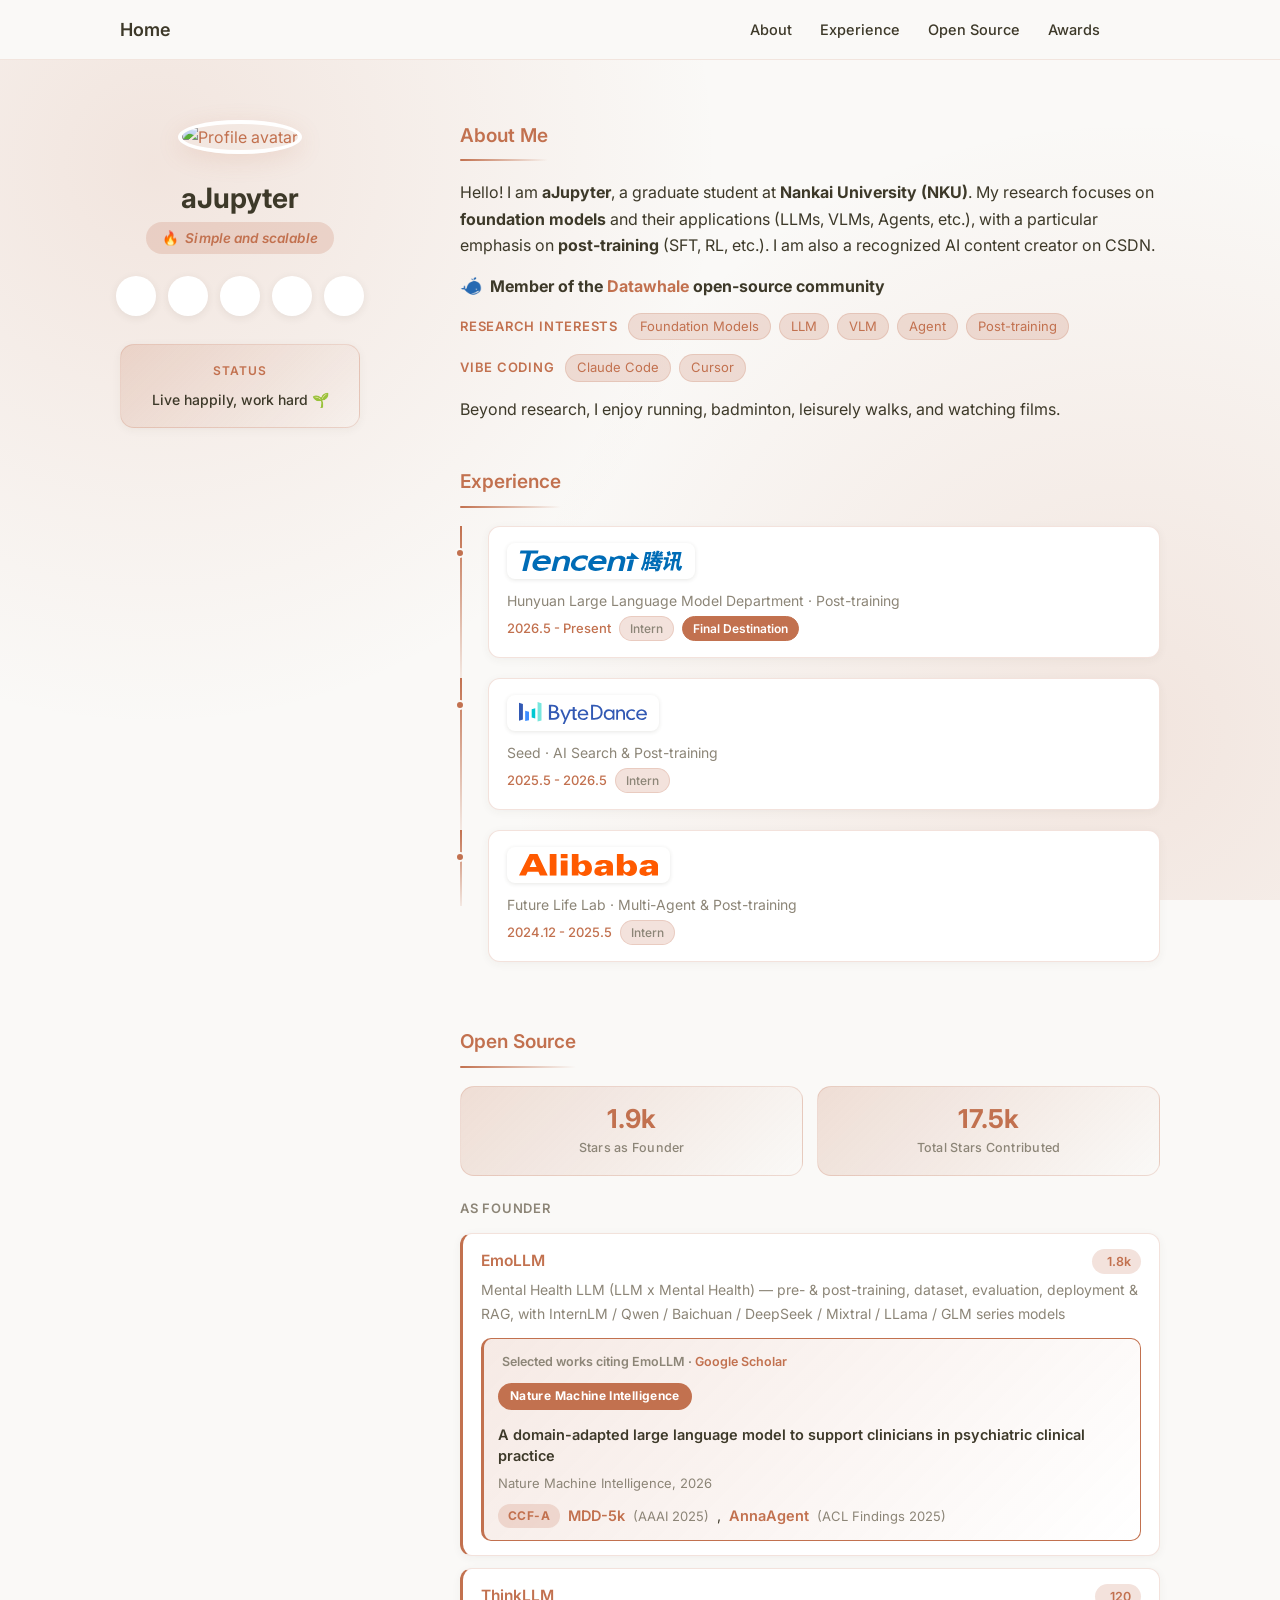
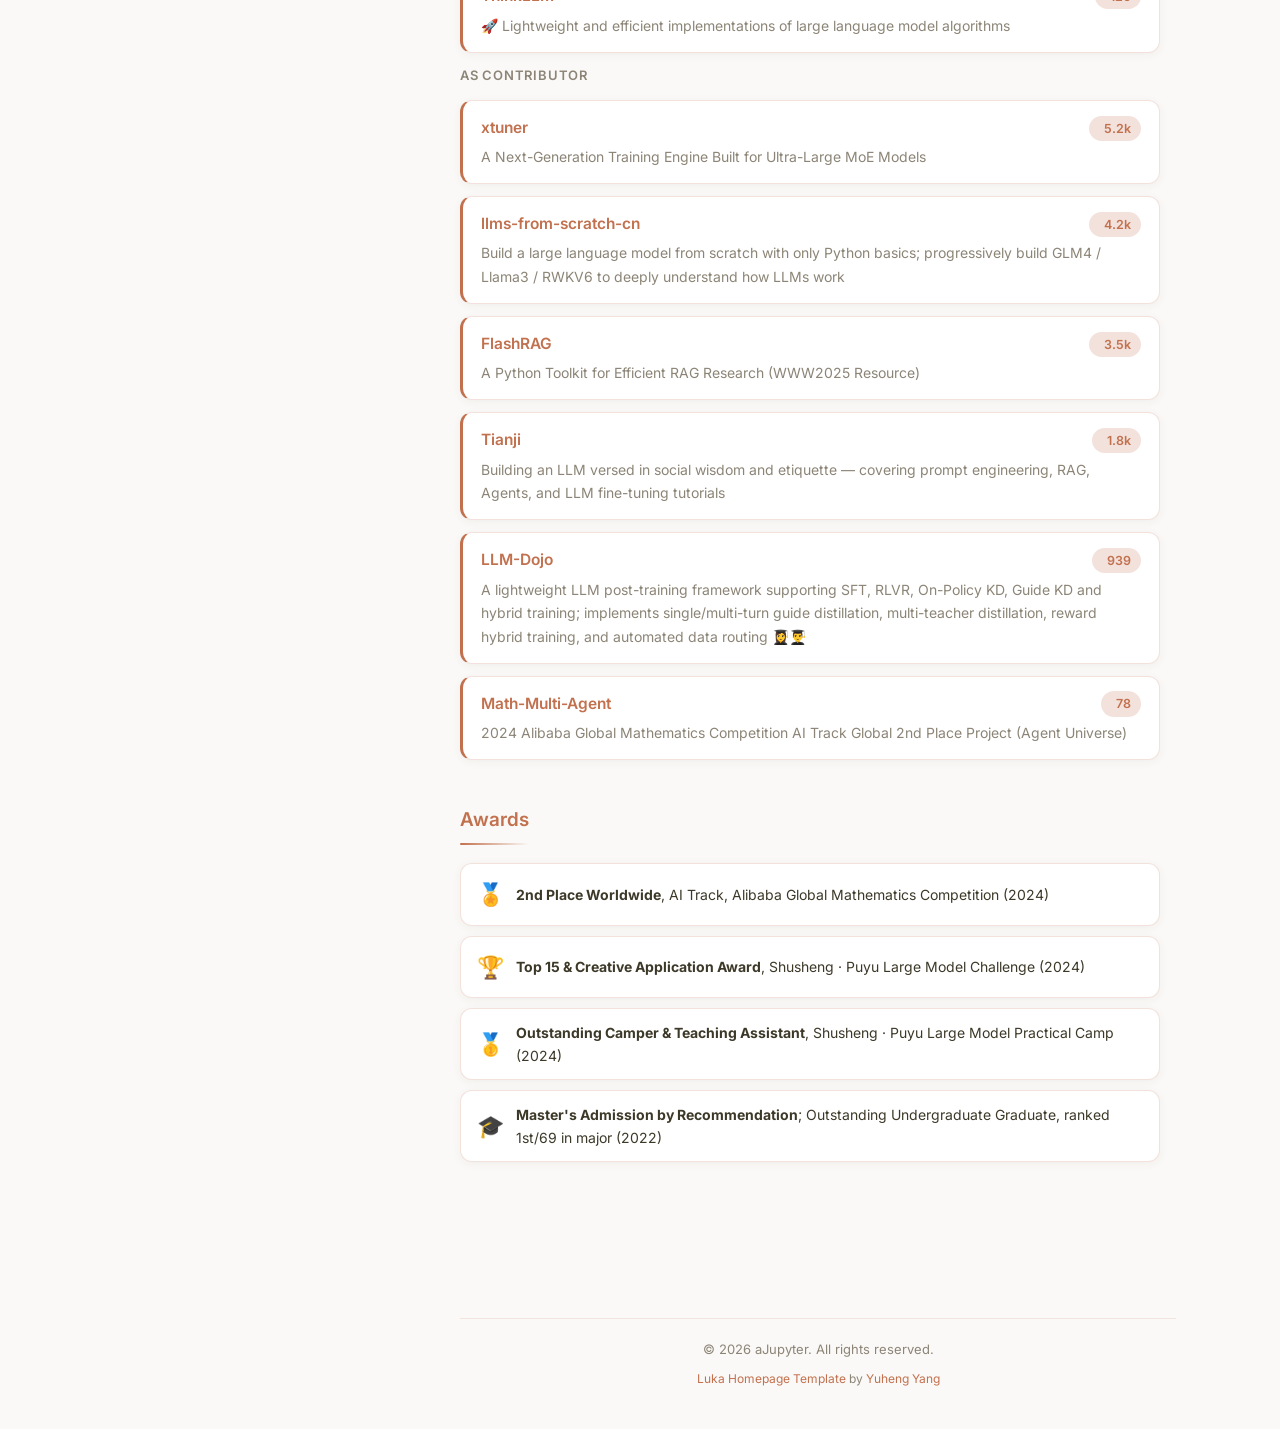
==== index.html @ 32058a92 "Add Datawhale open-source community membership to About - Add a bold Datawhale membership line with " ====
<!DOCTYPE html>
<html lang="en">
<head>
  <meta charset="UTF-8">
  <meta http-equiv="X-UA-Compatible" content="IE=edge">
  <meta name="viewport" content="width=device-width, initial-scale=1">
  <title>aJupyter - Homepage</title>
  <meta name="description" content="aJupyter — Graduate student at Nankai University researching foundation models, large language models (LLM), multimodal LLMs (MLLM), and agentic systems.">
  <meta name="keywords" content="aJupyter">
  <link rel="icon" href="assets/img/favicon.svg" type="image/svg+xml">

  <link rel="preconnect" href="https://fonts.googleapis.com">
  <link rel="preconnect" href="https://fonts.gstatic.com" crossorigin>
  <link href="https://fonts.googleapis.com/css2?family=Inter:wght@300;400;500;600;700&display=swap" rel="stylesheet">

  <link rel="stylesheet" href="https://cdnjs.cloudflare.com/ajax/libs/academicons/1.8.6/css/academicons.min.css" integrity="sha256-uFVgMKfistnJAfoCUQigIl+JfUaP47GrRKjf6CTPVmw=" crossorigin="anonymous">
  <script src="https://kit.fontawesome.com/a860a211d3.js" crossorigin="anonymous"></script>

  <link rel="stylesheet" href="assets/css/font_sans_serif.css">
  <link rel="stylesheet" href="assets/css/theme-luka.css">
</head>
<body class="theme-luka">
  <nav class="top-nav">
    <div class="nav-container">
      <div class="nav-left">
        <a href="./">Home</a>
      </div>
      <div class="nav-right">
        <div class="nav-links">
          <a href="#about">About</a>
          <a href="#experience">Experience</a>
          <a href="#projects">Open Source</a>
          <a href="#awards">Awards</a>
        </div>
        <button id="themeToggle" class="theme-toggle" title="Toggle theme" aria-label="Toggle theme">
          <i class="fa-solid fa-moon"></i>
        </button>
      </div>
    </div>
  </nav>

  <div class="wrapper">
    <header class="sidebar">
      <div class="profile-card">
        <a class="image avatar">
          <img src="assets/img/avatar.png" alt="Profile avatar">
        </a>

        <h1 class="site-name">aJupyter</h1>
        <p class="site-signature"><span class="sig-emoji">🔥</span>Simple and scalable</p>

        <div class="social-icons">
          <a href="mailto:ajupyter@163.com" title="Email"><i class="fa-solid fa-envelope"></i></a>
          <a href="https://scholar.google.com/citations?user=OGOn1iUAAAAJ" title="Google Scholar"><i class="ai ai-google-scholar"></i></a>
          <a href="https://github.com/aJupyter" title="GitHub"><i class="fa-brands fa-github"></i></a>
          <a href="https://www.yuque.com/ajupyter/skills" title="Yuque"><i class="fa-solid fa-book"></i></a>
          <a href="https://blog.csdn.net/qq_49821869" title="CSDN"><i class="fa-solid fa-code"></i></a>
        </div>

        <div class="status-card">
          <div class="status-card-title">Status</div>
          <div class="status-card-body">Live happily, work hard 🌱</div>
        </div>
      </div>
    </header>

    <section class="content">
      <div class="section" id="about">
        <h2 class="section-title">About Me</h2>
        <div class="section-body">
          <p>
            Hello! I am <strong>aJupyter</strong>, a graduate student at <strong>Nankai University (NKU)</strong>. My research focuses on <strong>foundation models</strong> and their applications (LLMs, VLMs, Agents, etc.), with a particular emphasis on <strong>post-training</strong> (SFT, RL, etc.). I am also a recognized AI content creator on CSDN.
          </p>
          <p class="org-line">
            <img class="org-logo" src="assets/img/datawhale.png" alt="Datawhale">
            <strong>Member of the <a href="https://github.com/datawhalechina">Datawhale</a> open-source community</strong>
          </p>
          <p class="research-line">
            <span class="research-label">Research Interests</span>
            <span class="research-tags">
              <span class="research-tag">Foundation Models</span>
              <span class="research-tag">LLM</span>
              <span class="research-tag">VLM</span>
              <span class="research-tag">Agent</span>
              <span class="research-tag">Post-training</span>
            </span>
          </p>
          <p class="research-line">
            <span class="research-label">Vibe Coding</span>
            <span class="research-tags">
              <span class="research-tag">Claude Code</span>
              <span class="research-tag">Cursor</span>
            </span>
          </p>
          <p>
            Beyond research, I enjoy running, badminton, leisurely walks, and watching films.
          </p>
        </div>
      </div>

      <div class="section" id="experience">
        <h2 class="section-title">Experience</h2>
        <div class="section-body">
          <div class="card timeline-item">
            <div class="experience-item">
              <span class="company-logo-chip"><img src="assets/img/logo-tencent.svg" alt="Tencent" class="company-logo"></span>
              <div class="experience-content">
                <p class="exp-detail">Hunyuan Large Language Model Department &middot; Post-training</p>
                <div class="exp-meta">
                  <span class="exp-period">2026.5 - Present</span>
                  <span class="exp-badge">Intern</span>
                  <span class="exp-badge badge-primary">Final Destination</span>
                </div>
              </div>
            </div>
          </div>

          <div class="card timeline-item">
            <div class="experience-item">
              <span class="company-logo-chip"><img src="assets/img/logo-bytedance.svg" alt="ByteDance" class="company-logo"></span>
              <div class="experience-content">
                <p class="exp-detail">Seed &middot; AI Search &amp; Post-training</p>
                <div class="exp-meta">
                  <span class="exp-period">2025.5 - 2026.5</span>
                  <span class="exp-badge">Intern</span>
                </div>
              </div>
            </div>
          </div>

          <div class="card timeline-item">
            <div class="experience-item">
              <span class="company-logo-chip"><img src="assets/img/logo-alibaba.svg" alt="Alibaba" class="company-logo"></span>
              <div class="experience-content">
                <p class="exp-detail">Future Life Lab &middot; Multi-Agent &amp; Post-training</p>
                <div class="exp-meta">
                  <span class="exp-period">2024.12 - 2025.5</span>
                  <span class="exp-badge">Intern</span>
                </div>
              </div>
            </div>
          </div>
        </div>
      </div>

      <div class="section" id="projects">
        <h2 class="section-title">Open Source</h2>
        <div class="section-body">
          <div class="star-stats">
            <div class="star-stat">
              <span class="star-stat-num" id="founderStars" data-fallback="1870">1.9k</span>
              <span class="star-stat-label">Stars as Founder</span>
            </div>
            <div class="star-stat">
              <span class="star-stat-num" id="totalStars" data-fallback="17548">17.5k</span>
              <span class="star-stat-label">Total Stars Contributed</span>
            </div>
          </div>

          <p class="project-group-title">As Founder</p>
          <div class="card project-card" data-repo="SmartFlowAI/EmoLLM" data-role="founder">
            <div class="project-head">
              <a href="https://github.com/SmartFlowAI/EmoLLM">EmoLLM</a>
              <span class="repo-stars" data-fallback="1750"><i class="fa-solid fa-star"></i><span class="star-num">1.8k</span></span>
            </div>
            <span class="project-desc">Mental Health LLM (LLM x Mental Health) — pre- &amp; post-training, dataset, evaluation, deployment &amp; RAG, with InternLM / Qwen / Baichuan / DeepSeek / Mixtral / LLama / GLM series models</span>
            <div class="cite-block">
              <div class="cite-block-head"><i class="fa-solid fa-quote-left"></i> Selected works citing EmoLLM · <a href="https://scholar.google.com/scholar?oi=bibs&hl=en&cites=13322309224325200906&as_sdt=5">Google Scholar</a></div>
              <div class="cite-feature">
                <span class="cite-venue-badge">Nature Machine Intelligence</span>
                <a class="cite-title" href="https://doi.org/10.1038/s42256-026-01224-w">A domain-adapted large language model to support clinicians in psychiatric clinical practice</a>
                <span class="cite-meta">Nature Machine Intelligence, 2026</span>
              </div>
              <div class="cite-ccfa">
                <span class="cite-ccfa-label">CCF-A</span>
                <a href="https://doi.org/10.1609/aaai.v39i24.34763">MDD-5k</a> <span class="cite-venue">(AAAI 2025)</span>,
                <a href="https://doi.org/10.18653/v1/2025.findings-acl.1192">AnnaAgent</a> <span class="cite-venue">(ACL Findings 2025)</span>
              </div>
            </div>
          </div>
          <div class="card project-card" data-repo="aJupyter/ThinkLLM" data-role="founder">
            <div class="project-head">
              <a href="https://github.com/aJupyter/ThinkLLM">ThinkLLM</a>
              <span class="repo-stars" data-fallback="120"><i class="fa-solid fa-star"></i><span class="star-num">120</span></span>
            </div>
            <span class="project-desc">🚀 Lightweight and efficient implementations of large language model algorithms</span>
          </div>

          <p class="project-group-title">As Contributor</p>
          <div class="card project-card" data-repo="InternLM/xtuner" data-role="contributor">
            <div class="project-head">
              <a href="https://github.com/InternLM/xtuner">xtuner</a>
              <span class="repo-stars" data-fallback="5150"><i class="fa-solid fa-star"></i><span class="star-num">5.2k</span></span>
            </div>
            <span class="project-desc">A Next-Generation Training Engine Built for Ultra-Large MoE Models</span>
          </div>
          <div class="card project-card" data-repo="datawhalechina/llms-from-scratch-cn" data-role="contributor">
            <div class="project-head">
              <a href="https://github.com/datawhalechina/llms-from-scratch-cn">llms-from-scratch-cn</a>
              <span class="repo-stars" data-fallback="4209"><i class="fa-solid fa-star"></i><span class="star-num">4.2k</span></span>
            </div>
            <span class="project-desc">Build a large language model from scratch with only Python basics; progressively build GLM4 / Llama3 / RWKV6 to deeply understand how LLMs work</span>
          </div>
          <div class="card project-card" data-repo="RUC-NLPIR/FlashRAG" data-role="contributor">
            <div class="project-head">
              <a href="https://github.com/RUC-NLPIR/FlashRAG">FlashRAG</a>
              <span class="repo-stars" data-fallback="3506"><i class="fa-solid fa-star"></i><span class="star-num">3.5k</span></span>
            </div>
            <span class="project-desc">A Python Toolkit for Efficient RAG Research (WWW2025 Resource)</span>
          </div>
          <div class="card project-card" data-repo="SocialAI-tianji/Tianji" data-role="contributor">
            <div class="project-head">
              <a href="https://github.com/SocialAI-tianji/Tianji">Tianji</a>
              <span class="repo-stars" data-fallback="1796"><i class="fa-solid fa-star"></i><span class="star-num">1.8k</span></span>
            </div>
            <span class="project-desc">Building an LLM versed in social wisdom and etiquette — covering prompt engineering, RAG, Agents, and LLM fine-tuning tutorials</span>
          </div>
          <div class="card project-card" data-repo="mst272/LLM-Dojo" data-role="contributor">
            <div class="project-head">
              <a href="https://github.com/mst272/LLM-Dojo">LLM-Dojo</a>
              <span class="repo-stars" data-fallback="939"><i class="fa-solid fa-star"></i><span class="star-num">939</span></span>
            </div>
            <span class="project-desc">A lightweight LLM post-training framework supporting SFT, RLVR, On-Policy KD, Guide KD and hybrid training; implements single/multi-turn guide distillation, multi-teacher distillation, reward hybrid training, and automated data routing 👩‍🎓👨‍🎓</span>
          </div>
          <div class="card project-card" data-repo="XiangJinyu/Math-Multi-Agent" data-role="contributor">
            <div class="project-head">
              <a href="https://github.com/XiangJinyu/Math-Multi-Agent">Math-Multi-Agent</a>
              <span class="repo-stars" data-fallback="78"><i class="fa-solid fa-star"></i><span class="star-num">78</span></span>
            </div>
            <span class="project-desc">2024 Alibaba Global Mathematics Competition AI Track Global 2nd Place Project (Agent Universe)</span>
          </div>
        </div>
      </div>

      <div class="section" id="awards">
        <h2 class="section-title">Awards</h2>
        <div class="section-body">
          <div class="awards-grid">
            <div class="award-item">
              <span class="award-icon">🏅</span>
              <div class="award-text"><strong>2nd Place Worldwide</strong>, AI Track, Alibaba Global Mathematics Competition (2024)</div>
            </div>
            <div class="award-item">
              <span class="award-icon">🏆</span>
              <div class="award-text"><strong>Top 15 &amp; Creative Application Award</strong>, Shusheng &middot; Puyu Large Model Challenge (2024)</div>
            </div>
            <div class="award-item">
              <span class="award-icon">🥇</span>
              <div class="award-text"><strong>Outstanding Camper &amp; Teaching Assistant</strong>, Shusheng &middot; Puyu Large Model Practical Camp (2024)</div>
            </div>
            <div class="award-item">
              <span class="award-icon">🎓</span>
              <div class="award-text"><strong>Master's Admission by Recommendation</strong>; Outstanding Undergraduate Graduate, ranked 1st/69 in major (2022)</div>
            </div>
          </div>
        </div>
      </div>
    </section>

    <footer class="site-footer">
      <p>
        &copy; 2026 aJupyter. All rights reserved.
        <br>
        <span class="template-credit"><a href="https://github.com/wzsyyh/luka-homepage-template">Luka Homepage Template</a> by <a href="https://wzsyyh.github.io/">Yuheng Yang</a></span>
      </p>
    </footer>
  </div>

  <script src="assets/js/scale.fix.js"></script>
  <script>
    (function() {
      // --- Theme Toggle ---
      const themeToggle = document.getElementById('themeToggle');
      const icon = themeToggle.querySelector('i');

      function setTheme(isDark) {
        document.documentElement.setAttribute('data-theme', isDark ? 'dark' : 'light');
        icon.classList.toggle('fa-sun', isDark);
        icon.classList.toggle('fa-moon', !isDark);
        localStorage.setItem('theme', isDark ? 'dark' : 'light');
      }

      const savedTheme = localStorage.getItem('theme');
      const prefersDark = window.matchMedia('(prefers-color-scheme: dark)').matches;
      setTheme(savedTheme ? savedTheme === 'dark' : prefersDark);

      themeToggle.addEventListener('click', function() {
        const isDark = document.documentElement.getAttribute('data-theme') === 'dark';
        setTheme(!isDark);
      });

      // --- Entrance Animation ---
      if ('IntersectionObserver' in window) {
        const observer = new IntersectionObserver(function(entries) {
          entries.forEach(function(entry) {
            if (entry.isIntersecting) {
              entry.target.classList.add('visible');
              observer.unobserve(entry.target);
            }
          });
        }, { threshold: 0.1 });

        document.querySelectorAll('.section').forEach(function(el) {
          observer.observe(el);
        });
      } else {
        document.querySelectorAll('.section').forEach(function(el) {
          el.classList.add('visible');
        });
      }

      // --- GitHub Stars (live, dynamically summed) ---
      function formatStars(n) {
        return n >= 1000 ? (n / 1000).toFixed(1).replace(/\.0$/, '') + 'k' : String(n);
      }

      var cards = document.querySelectorAll('.project-card[data-repo]');
      var founderSum = 0;
      var totalSum = 0;
      var pending = cards.length;

      function renderTotals() {
        var fEl = document.getElementById('founderStars');
        var tEl = document.getElementById('totalStars');
        if (fEl) fEl.textContent = formatStars(founderSum);
        if (tEl) tEl.textContent = formatStars(totalSum);
      }

      cards.forEach(function(card) {
        var repo = card.getAttribute('data-repo');
        var role = card.getAttribute('data-role');
        var badge = card.querySelector('.repo-stars');
        var numEl = badge ? badge.querySelector('.star-num') : null;
        var fallback = badge ? (parseInt(badge.getAttribute('data-fallback'), 10) || 0) : 0;

        fetch('https://api.github.com/repos/' + repo, { headers: { 'Accept': 'application/vnd.github+json' } })
          .then(function(res) { return res.ok ? res.json() : Promise.reject(); })
          .then(function(data) {
            var stars = typeof data.stargazers_count === 'number' ? data.stargazers_count : fallback;
            if (numEl) numEl.textContent = formatStars(stars);
            totalSum += stars;
            if (role === 'founder') founderSum += stars;
          })
          .catch(function() {
            totalSum += fallback;
            if (role === 'founder') founderSum += fallback;
          })
          .finally(function() {
            pending -= 1;
            if (pending === 0) renderTotals();
          });
      });

      if (pending === 0) renderTotals();
    })();
  </script>
</body>
</html>
---- assets/css/font_sans_serif.css ----
@import url('https://fonts.googleapis.com/css2?family=Inter:wght@300;400;500;600;700&family=Ubuntu+Mono&display=swap');

body {
  background-color: #fff;
  font: 18px/1.5 "Inter", -apple-system, BlinkMacSystemFont, "Segoe UI", Roboto, Oxygen, Ubuntu, Cantarell, "Helvetica Neue", Arial, sans-serif;
  color: #595959;
  font-weight: 400;
}
---- assets/css/theme-luka.css ----
/* ============================================
   Luka Homepage
   Warm minimal academic homepage template
   ============================================ */

html {
  scroll-behavior: smooth;
}

body {
  margin: 0;
}

body.theme-luka,
body.theme-luka *,
body.theme-luka *::before,
body.theme-luka *::after {
  box-sizing: border-box;
}

:root {
  --luka-bg: #faf9f7;
  --luka-text: #3d3929;
  --luka-accent: #c2714f;
  --luka-secondary: #8c8577;
  --luka-border: rgba(194, 113, 79, 0.2);
  --luka-shadow: rgba(194, 113, 79, 0.15);
  --luka-social-bg: #ffffff;
  --luka-social-text: #8b7355;
  --luka-footer-border: rgba(194, 113, 79, 0.15);
}

@media (prefers-color-scheme: dark) {
  :root:not([data-theme="light"]) {
    --luka-bg: #1a1917;
    --luka-text: #d1cec7;
    --luka-accent: #e28a67;
    --luka-secondary: #9b9488;
    --luka-border: rgba(226, 138, 103, 0.2);
    --luka-shadow: rgba(0, 0, 0, 0.3);
    --luka-social-bg: #22211e;
    --luka-social-text: #d1cec7;
    --luka-footer-border: rgba(226, 138, 103, 0.15);
  }
}

[data-theme="dark"] {
  --luka-bg: #1a1917;
  --luka-text: #d1cec7;
  --luka-accent: #e28a67;
  --luka-secondary: #9b9488;
  --luka-border: rgba(226, 138, 103, 0.2);
  --luka-shadow: rgba(0, 0, 0, 0.3);
  --luka-social-bg: #22211e;
  --luka-social-text: #d1cec7;
  --luka-footer-border: rgba(226, 138, 103, 0.15);
}

[data-theme="light"] {
  --luka-bg: #faf9f7;
  --luka-text: #3d3929;
  --luka-accent: #c2714f;
  --luka-secondary: #8c8577;
  --luka-border: rgba(194, 113, 79, 0.2);
  --luka-shadow: rgba(194, 113, 79, 0.15);
  --luka-social-bg: #ffffff;
  --luka-social-text: #8b7355;
  --luka-footer-border: rgba(194, 113, 79, 0.15);
}

body.theme-luka {
  background: var(--luka-bg);
  background-image:
    radial-gradient(circle at 12% 18%, var(--luka-shadow), transparent 42%),
    radial-gradient(circle at 88% 82%, var(--luka-shadow), transparent 46%);
  background-attachment: fixed;
  color: var(--luka-text);
  font-family: "Inter", -apple-system, BlinkMacSystemFont, sans-serif;
  font-size: 16px;
  line-height: 1.65;
  transition: background-color 0.3s ease, color 0.3s ease;
}

body.theme-luka a {
  color: var(--luka-accent);
  text-decoration: none;
}

body.theme-luka a:hover {
  filter: brightness(1.15);
}

body.theme-luka .top-nav {
  position: fixed;
  top: 0;
  left: 0;
  right: 0;
  height: 60px;
  display: flex;
  justify-content: center;
  align-items: center;
  background: var(--luka-bg);
  border-bottom: 1px solid var(--luka-footer-border);
  z-index: 1000;
}

body.theme-luka .nav-container {
  width: 100%;
  max-width: 1120px;
  padding: 0 40px;
  display: flex;
  align-items: center;
  justify-content: space-between;
}

body.theme-luka .nav-left a {
  color: var(--luka-text);
  font-size: 18px;
  font-weight: 600;
}

body.theme-luka .nav-right {
  display: flex;
  align-items: center;
  gap: 8px;
}

body.theme-luka .nav-links {
  display: flex;
  align-items: center;
  gap: 4px;
}

body.theme-luka .nav-links a {
  position: relative;
  padding: 6px 12px;
  border-radius: 999px;
  color: var(--luka-text);
  font-size: 14.5px;
  font-weight: 500;
  transition: background-color 0.2s ease, color 0.2s ease;
}

body.theme-luka .nav-links a:hover {
  background: var(--luka-border);
  color: var(--luka-accent);
}

body.theme-luka .theme-toggle {
  border: none;
  background: transparent;
  color: var(--luka-text);
  width: 40px;
  height: 40px;
  border-radius: 999px;
  cursor: pointer;
  font-size: 18px;
  transition: background-color 0.2s ease, color 0.2s ease;
}

body.theme-luka .theme-toggle:hover {
  background: var(--luka-border);
  color: var(--luka-accent);
}

body.theme-luka .wrapper {
  width: 100%;
  max-width: 1120px;
  margin: 0 auto;
  display: flex;
  flex-wrap: wrap;
  align-items: flex-start;
  min-height: 100vh;
}

body.theme-luka .sidebar {
  width: 320px;
  flex-shrink: 0;
  position: fixed;
  top: 60px;
  left: calc(50% - 560px);
  height: calc(100vh - 60px);
  overflow-y: auto;
  text-align: center;
  box-sizing: border-box;
  display: flex;
  flex-direction: column;
  justify-content: flex-start;
  align-items: center;
  padding-top: 60px;
  z-index: 100;
}

body.theme-luka .profile-card {
  width: 100%;
  padding: 0 20px;
  text-align: center;
}

body.theme-luka .image.avatar {
  display: block;
  margin: 0 auto 28px;
}

body.theme-luka .image.avatar img {
  width: 220px;
  height: 220px;
  border-radius: 50%;
  object-fit: cover;
  border: 4px solid var(--luka-social-bg);
  box-shadow: 0 6px 24px var(--luka-shadow);
  transition: transform 0.35s ease, box-shadow 0.35s ease;
}

body.theme-luka .image.avatar img:hover {
  transform: translateY(-4px) scale(1.02);
  box-shadow: 0 12px 32px var(--luka-shadow);
}

body.theme-luka .site-name {
  margin: 0 0 6px;
  color: var(--luka-text);
  font-size: 28px;
  line-height: 1.2;
}

body.theme-luka .site-tagline {
  margin: 0 0 22px;
  color: var(--luka-secondary);
  font-size: 13.5px;
  font-weight: 500;
  letter-spacing: 0.01em;
  line-height: 1.7;
}

body.theme-luka .tagline-item {
  display: block;
}

body.theme-luka .site-signature {
  display: inline-flex;
  align-items: center;
  gap: 6px;
  margin: 0 auto 22px;
  padding: 5px 16px;
  font-size: 13.5px;
  font-weight: 600;
  font-style: italic;
  color: var(--luka-accent);
  background: var(--luka-border);
  border-radius: 999px;
  letter-spacing: 0.01em;
}

body.theme-luka .site-signature .sig-emoji {
  font-style: normal;
}

body.theme-luka .site-email {
  margin: 0 0 24px;
  color: var(--luka-secondary);
  font-size: 13px;
  font-family: "Ubuntu Mono", "SFMono-Regular", monospace;
  word-break: break-all;
}

body.theme-luka .social-icons {
  display: flex;
  justify-content: center;
  gap: 12px;
  flex-wrap: wrap;
}

body.theme-luka .social-icons a {
  width: 40px;
  height: 40px;
  display: inline-flex;
  align-items: center;
  justify-content: center;
  border-radius: 50%;
  background: var(--luka-social-bg);
  color: var(--luka-social-text) !important;
  box-shadow: 0 2px 8px rgba(61, 57, 41, 0.08);
  transition: transform 0.2s ease, background-color 0.2s ease, color 0.2s ease;
}

body.theme-luka .social-icons a:hover {
  background: var(--luka-accent);
  color: #fff !important;
  transform: translateY(-2px);
}

body.theme-luka .status-card {
  margin: 28px auto 0;
  width: 240px;
  max-width: 100%;
  padding: 16px 18px;
  border: 1px solid var(--luka-border);
  border-radius: 14px;
  background: linear-gradient(135deg, var(--luka-border), transparent);
  box-shadow: 0 2px 10px rgba(61, 57, 41, 0.05);
  text-align: center;
}

body.theme-luka .status-card-title {
  margin-bottom: 8px;
  font-size: 12px;
  font-weight: 600;
  color: var(--luka-accent);
  text-transform: uppercase;
  letter-spacing: 0.08em;
}

body.theme-luka .status-card-body {
  font-size: 14px;
  font-weight: 500;
  line-height: 1.6;
  color: var(--luka-text);
}

body.theme-luka .content {
  flex: 1;
  min-width: 0;
  margin-left: 320px;
  padding: 120px 40px 80px 60px;
}

body.theme-luka .section {
  margin-bottom: 44px;
  opacity: 0;
  transform: translateY(12px);
  transition: opacity 0.45s ease, transform 0.45s ease;
}

body.theme-luka .section.visible {
  opacity: 1;
  transform: translateY(0);
}

body.theme-luka .section-title {
  position: relative;
  display: inline-block;
  margin: 0 0 18px;
  padding-bottom: 10px;
  color: var(--luka-accent);
  font-size: 19px;
  font-weight: 600;
}

body.theme-luka .section-title::after {
  content: "";
  position: absolute;
  left: 0;
  bottom: 0;
  width: 100%;
  height: 2px;
  border-radius: 2px;
  background: linear-gradient(90deg, var(--luka-accent), transparent);
}

body.theme-luka .section-body p {
  margin: 0 0 14px;
}

body.theme-luka .org-line {
  display: flex;
  align-items: center;
  gap: 8px;
}

body.theme-luka .org-logo {
  width: 22px;
  height: 22px;
  border-radius: 5px;
  flex-shrink: 0;
}

body.theme-luka .research-line {
  display: flex;
  align-items: baseline;
  flex-wrap: wrap;
  gap: 8px 10px;
}

body.theme-luka .research-label {
  font-size: 13px;
  font-weight: 600;
  color: var(--luka-accent);
  text-transform: uppercase;
  letter-spacing: 0.06em;
}

body.theme-luka .research-tags {
  display: inline-flex;
  flex-wrap: wrap;
  gap: 8px;
}

body.theme-luka .research-tag {
  display: inline-block;
  padding: 3px 11px;
  font-size: 13px;
  line-height: 1.5;
  color: var(--luka-accent);
  background: var(--luka-border);
  border: 1px solid var(--luka-border);
  border-radius: 999px;
  transition: background-color 0.2s ease, color 0.2s ease, transform 0.2s ease;
}

body.theme-luka .research-tag:hover {
  background: var(--luka-accent);
  color: #fff;
  transform: translateY(-1px);
}

body.theme-luka .card {
  background: transparent;
  padding: 0;
  box-shadow: none;
}

body.theme-luka .timeline-item {
  position: relative;
  margin-left: 20px;
  padding-left: 8px;
  padding-bottom: 20px;
}

body.theme-luka .timeline-item::before {
  content: "";
  position: absolute;
  left: -20px;
  top: 0;
  bottom: 0;
  width: 2px;
  background: linear-gradient(to bottom, var(--luka-accent), rgba(194, 113, 79, 0.12));
}

body.theme-luka .timeline-item:last-child::before {
  bottom: 50%;
}

body.theme-luka .timeline-item::after {
  content: "";
  position: absolute;
  left: -25px;
  top: 22px;
  width: 10px;
  height: 10px;
  border-radius: 50%;
  background: var(--luka-accent);
  border: 2px solid var(--luka-bg);
}

body.theme-luka .experience-item {
  display: flex;
  flex-direction: column;
  align-items: flex-start;
  gap: 10px;
  padding: 16px 18px;
  border: 1px solid var(--luka-border);
  border-radius: 12px;
  background: var(--luka-social-bg);
  box-shadow: 0 2px 10px rgba(61, 57, 41, 0.05);
  transition: transform 0.22s ease, box-shadow 0.22s ease;
}

body.theme-luka .experience-item:hover {
  transform: translateY(-3px);
  box-shadow: 0 8px 22px var(--luka-shadow);
}

body.theme-luka .company-logo-chip {
  display: inline-flex;
  align-items: center;
  padding: 7px 12px;
  border-radius: 8px;
  background: #ffffff;
  box-shadow: 0 1px 4px rgba(61, 57, 41, 0.12);
}

body.theme-luka .company-logo {
  height: 22px;
  width: auto;
  display: block;
}

body.theme-luka .institution-logo {
  width: 52px;
  height: 52px;
  flex-shrink: 0;
}

body.theme-luka .experience-content {
  flex: 1;
}

body.theme-luka .experience-content p {
  margin: 0 0 2px;
}

body.theme-luka .exp-title {
  font-size: 15px;
  color: var(--luka-text);
}

body.theme-luka .exp-detail {
  font-size: 14px;
  color: var(--luka-secondary);
}

body.theme-luka .exp-period {
  font-size: 13px;
  color: var(--luka-accent);
  font-weight: 500;
}

body.theme-luka .exp-meta {
  display: flex;
  align-items: center;
  flex-wrap: wrap;
  gap: 8px;
  margin-top: 4px;
}

body.theme-luka .exp-badge {
  display: inline-block;
  padding: 2px 10px;
  font-size: 12px;
  font-weight: 500;
  line-height: 1.6;
  color: var(--luka-secondary);
  background: var(--luka-border);
  border: 1px solid var(--luka-border);
  border-radius: 999px;
}

body.theme-luka .exp-badge.badge-primary {
  color: #fff;
  background: var(--luka-accent);
  border-color: var(--luka-accent);
  font-weight: 600;
}

body.theme-luka .star-stats {
  display: flex;
  flex-wrap: wrap;
  gap: 14px;
  margin-bottom: 22px;
}

body.theme-luka .star-stat {
  flex: 1 1 0;
  min-width: 140px;
  padding: 16px 18px;
  text-align: center;
  border: 1px solid var(--luka-border);
  border-radius: 14px;
  background: linear-gradient(135deg, var(--luka-border), transparent);
  transition: transform 0.22s ease, box-shadow 0.22s ease;
}

body.theme-luka .star-stat:hover {
  transform: translateY(-3px);
  box-shadow: 0 8px 22px var(--luka-shadow);
}

body.theme-luka .star-stat-num {
  display: block;
  font-size: 26px;
  font-weight: 700;
  line-height: 1.2;
  color: var(--luka-accent);
}

body.theme-luka .star-stat-label {
  display: block;
  margin-top: 4px;
  font-size: 12.5px;
  font-weight: 500;
  color: var(--luka-secondary);
  letter-spacing: 0.02em;
}

body.theme-luka .project-group-title {
  margin: 18px 0 10px;
  font-size: 13px;
  font-weight: 600;
  color: var(--luka-secondary);
  text-transform: uppercase;
  letter-spacing: 0.06em;
}

body.theme-luka .project-card {
  font-size: 15px;
  line-height: 1.7;
  padding: 14px 18px;
  margin-bottom: 12px;
  border: 1px solid var(--luka-border);
  border-left: 3px solid var(--luka-accent);
  border-radius: 12px;
  background: var(--luka-social-bg);
  box-shadow: 0 2px 10px rgba(61, 57, 41, 0.05);
  transition: transform 0.22s ease, box-shadow 0.22s ease, border-color 0.22s ease;
}

body.theme-luka .project-card:hover {
  transform: translateY(-3px);
  border-color: var(--luka-accent);
  box-shadow: 0 8px 22px var(--luka-shadow);
}

body.theme-luka .project-head {
  display: flex;
  align-items: center;
  justify-content: space-between;
  gap: 12px;
}

body.theme-luka .project-head a {
  font-weight: 600;
  font-size: 15.5px;
}

body.theme-luka .repo-stars {
  display: inline-flex;
  align-items: center;
  gap: 5px;
  flex-shrink: 0;
  padding: 2px 10px;
  font-size: 12.5px;
  font-weight: 600;
  color: var(--luka-accent);
  background: var(--luka-border);
  border-radius: 999px;
}

body.theme-luka .project-desc {
  display: block;
  margin-top: 4px;
  font-size: 14px;
  color: var(--luka-secondary);
}

body.theme-luka .publications ol.bibliography {
  list-style: none;
  padding: 0;
  margin: 0;
}

body.theme-luka .publications ol.bibliography li {
  margin-bottom: 14px;
  padding: 15px 0 15px 16px;
  border-left: 3px solid var(--luka-accent);
}

body.theme-luka .pub-content .title {
  margin-bottom: 4px;
  color: var(--luka-text);
  font-size: 15px;
  font-weight: 600;
}

body.theme-luka .pub-content .author {
  margin-bottom: 4px;
  color: var(--luka-secondary);
  font-size: 14px;
}

body.theme-luka .pub-content .periodical {
  margin-bottom: 6px;
  color: var(--luka-accent);
  font-size: 14px;
}

body.theme-luka .pub-content .links a {
  font-size: 13px;
  font-weight: 500;
}

body.theme-luka .cite-block {
  margin-top: 12px;
  padding: 12px 14px;
  border: 1px solid var(--luka-accent);
  border-left: 3px solid var(--luka-accent);
  border-radius: 10px;
  background: linear-gradient(135deg, var(--luka-shadow), transparent);
}

body.theme-luka .cite-block-head {
  margin-bottom: 10px;
  font-size: 12.5px;
  font-weight: 600;
  color: var(--luka-secondary);
}

body.theme-luka .cite-block-head i {
  color: var(--luka-accent);
  margin-right: 4px;
}

body.theme-luka .cite-feature {
  margin-bottom: 10px;
}

body.theme-luka .cite-venue-badge {
  display: inline-block;
  margin-bottom: 8px;
  padding: 3px 12px;
  font-size: 12px;
  font-weight: 700;
  letter-spacing: 0.03em;
  color: #fff;
  background: var(--luka-accent);
  border-radius: 999px;
}

body.theme-luka .cite-title {
  display: block;
  margin-top: 6px;
  font-size: 14.5px;
  font-weight: 600;
  line-height: 1.45;
  color: var(--luka-text) !important;
}

body.theme-luka .cite-title:hover {
  color: var(--luka-accent) !important;
}

body.theme-luka .cite-meta {
  display: block;
  margin-top: 6px;
  font-size: 13px;
  color: var(--luka-secondary);
}

body.theme-luka .cite-ccfa {
  display: flex;
  align-items: center;
  flex-wrap: wrap;
  gap: 8px;
  font-size: 14.5px;
}

body.theme-luka .cite-ccfa-label {
  padding: 2px 10px;
  font-size: 12px;
  font-weight: 700;
  letter-spacing: 0.04em;
  color: var(--luka-accent);
  background: var(--luka-border);
  border-radius: 999px;
}

body.theme-luka .cite-ccfa a {
  font-weight: 600;
}

body.theme-luka .cite-venue {
  color: var(--luka-secondary);
  font-size: 13px;
}

body.theme-luka .awards-grid {
  display: flex;
  flex-direction: column;
  gap: 10px;
}

body.theme-luka .award-item {
  display: flex;
  align-items: center;
  gap: 12px;
  padding: 12px 16px;
  border: 1px solid var(--luka-border);
  border-radius: 12px;
  background: var(--luka-social-bg);
  box-shadow: 0 2px 10px rgba(61, 57, 41, 0.05);
  transition: transform 0.22s ease, box-shadow 0.22s ease;
}

body.theme-luka .award-item:hover {
  transform: translateY(-3px);
  box-shadow: 0 8px 22px var(--luka-shadow);
}

body.theme-luka .award-icon {
  flex-shrink: 0;
  font-size: 22px;
}

body.theme-luka .award-text {
  color: var(--luka-text);
  font-size: 14px;
}

body.theme-luka .site-footer {
  width: 100%;
  flex-basis: 100%;
  padding: 32px 24px 40px 380px;
  text-align: center;
}

body.theme-luka .site-footer p {
  margin: 0;
  padding-top: 20px;
  border-top: 1px solid var(--luka-footer-border);
  color: var(--luka-secondary);
  font-size: 13px;
}

body.theme-luka .template-credit {
  display: inline-block;
  margin-top: 8px;
  font-size: 12px;
}

body.theme-luka h1,
body.theme-luka h2,
body.theme-luka h3,
body.theme-luka h4,
body.theme-luka strong {
  color: var(--luka-text);
}

@media (max-width: 1080px) {
  body.theme-luka .nav-container {
    padding: 0 20px;
  }

  body.theme-luka .wrapper {
    flex-direction: column;
    padding: 0 20px;
  }

  body.theme-luka .sidebar {
    position: static;
    left: auto;
    width: 100%;
    height: auto;
    padding-top: 80px;
    overflow: visible;
  }

  body.theme-luka .profile-card {
    padding: 0;
  }

  body.theme-luka .content {
    margin-left: 0;
    padding: 32px 0 48px;
  }

  body.theme-luka .site-footer {
    padding: 32px 0;
  }

  body.theme-luka .site-footer p {
    padding-top: 0;
    border-top: none;
  }
}

@media (max-width: 640px) {
  body.theme-luka .nav-links {
    display: none;
  }

  body.theme-luka .image.avatar img {
    width: 148px;
    height: 148px;
  }

  body.theme-luka .site-name {
    font-size: 24px;
  }

  body.theme-luka .experience-item {
    gap: 12px;
  }

  body.theme-luka .institution-logo {
    width: 44px;
    height: 44px;
  }

  body.theme-luka .visitor-card {
    width: 100%;
    max-width: 280px;
  }
}

@media (max-width: 480px) {
  body.theme-luka .section {
    margin-bottom: 32px;
  }

  body.theme-luka .section-title {
    font-size: 18px;
  }

  body.theme-luka .project-card,
  body.theme-luka .exp-detail,
  body.theme-luka .award-text,
  body.theme-luka .pub-content .author,
  body.theme-luka .pub-content .periodical {
    font-size: 13px;
  }
}
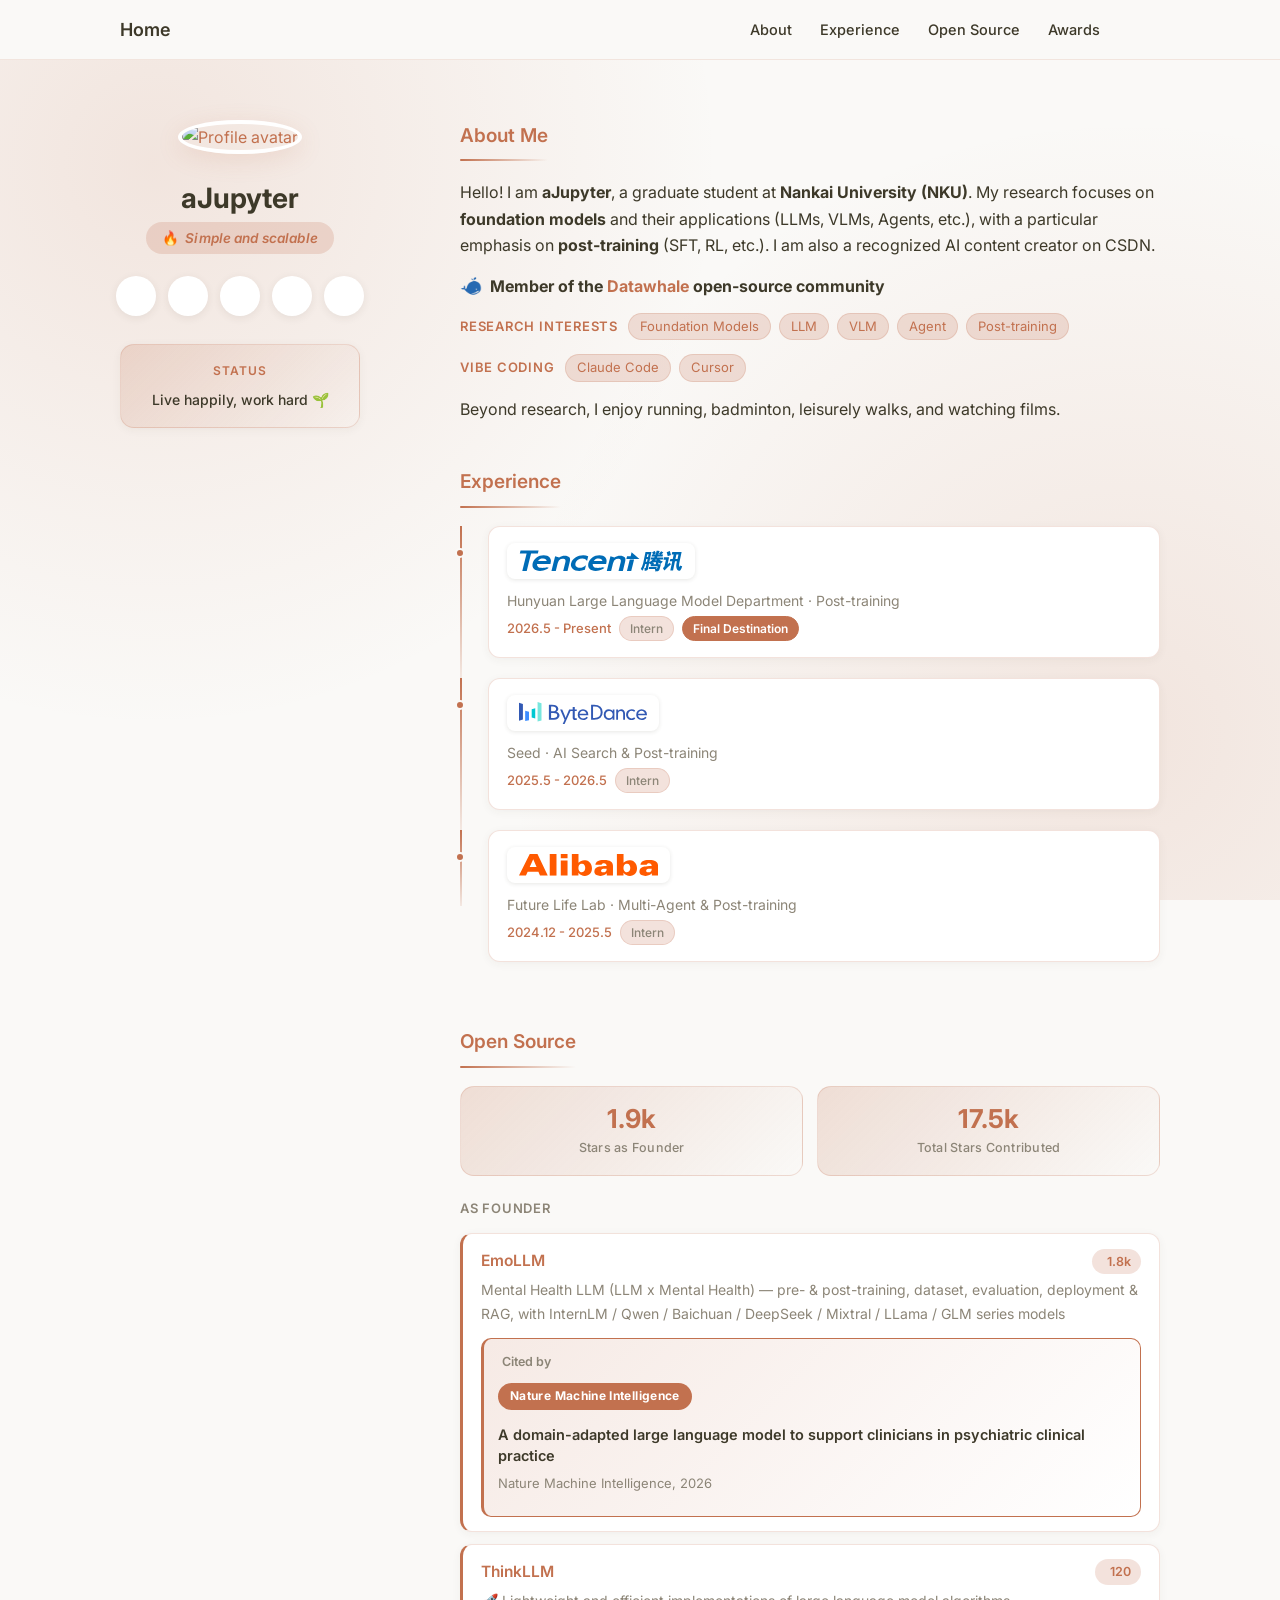
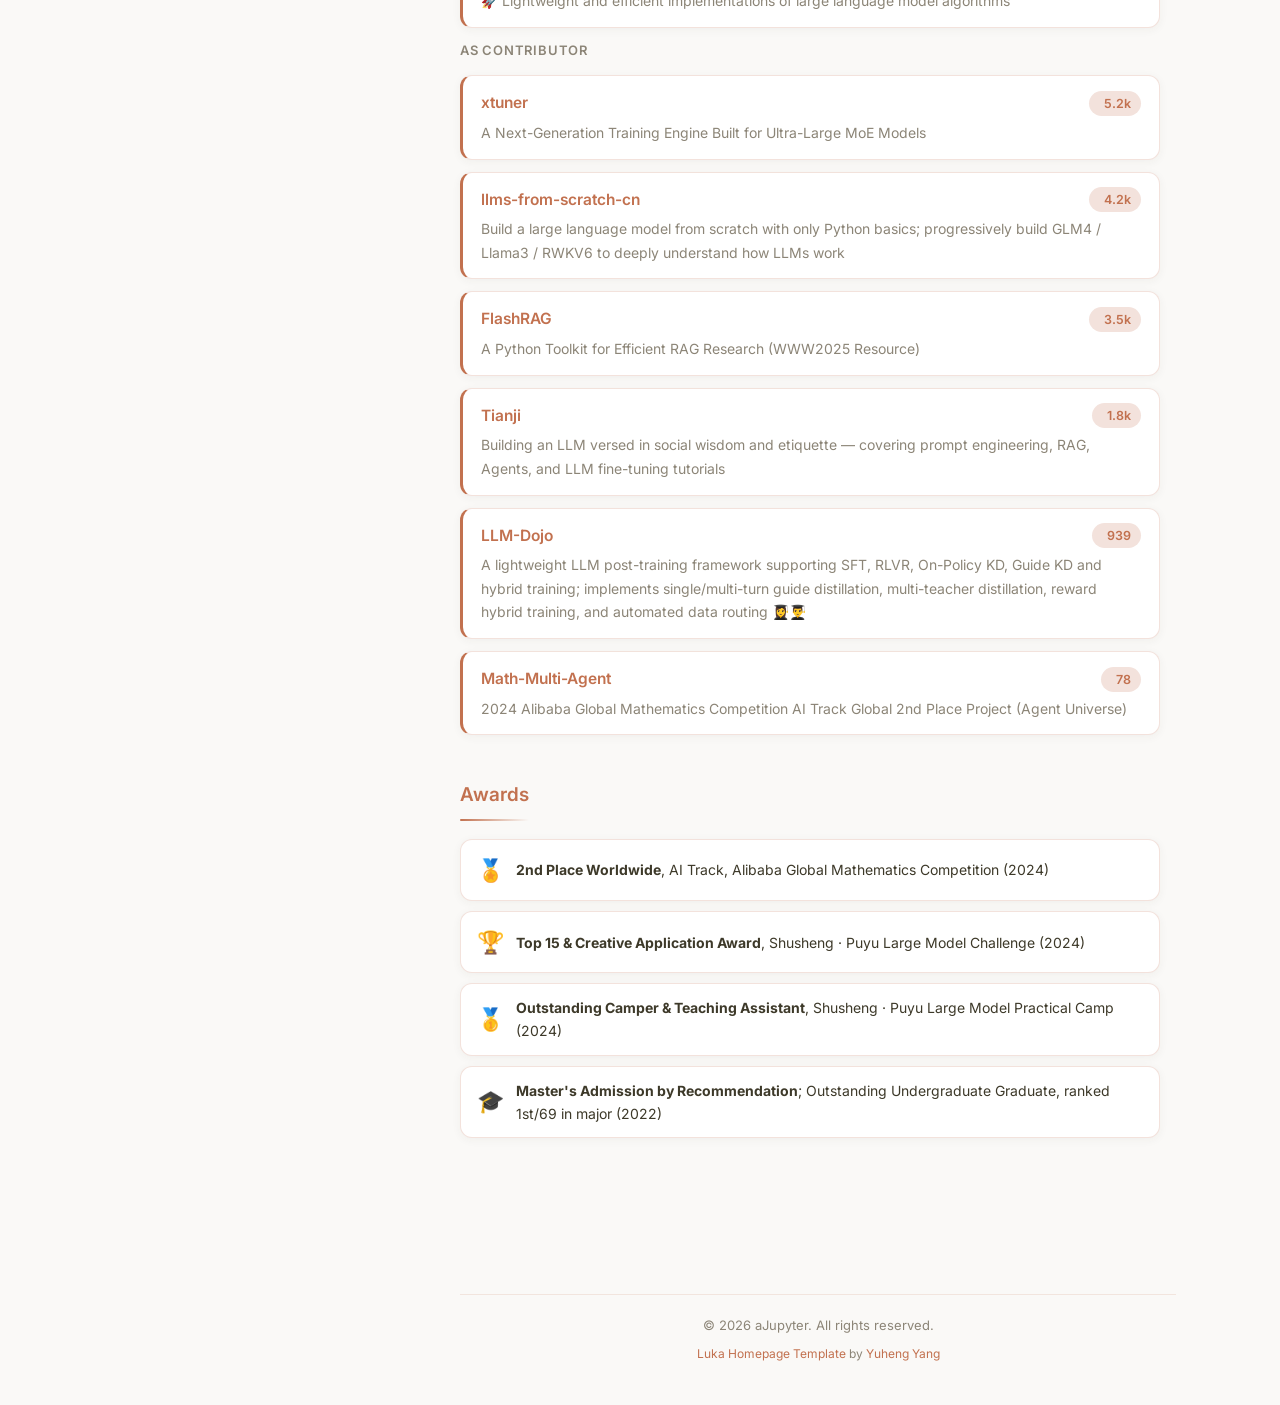
==== commit bfc3d45d: "Simplify EmoLLM citation block to the Nature Machine Intelligence highlight" ====
--- a/index.html
+++ b/index.html
@@ -165,16 +165,11 @@
             </div>
             <span class="project-desc">Mental Health LLM (LLM x Mental Health) — pre- &amp; post-training, dataset, evaluation, deployment &amp; RAG, with InternLM / Qwen / Baichuan / DeepSeek / Mixtral / LLama / GLM series models</span>
             <div class="cite-block">
-              <div class="cite-block-head"><i class="fa-solid fa-quote-left"></i> Selected works citing EmoLLM · <a href="https://scholar.google.com/scholar?oi=bibs&hl=en&cites=13322309224325200906&as_sdt=5">Google Scholar</a></div>
+              <div class="cite-block-head"><i class="fa-solid fa-quote-left"></i> Cited by</div>
               <div class="cite-feature">
                 <span class="cite-venue-badge">Nature Machine Intelligence</span>
                 <a class="cite-title" href="https://doi.org/10.1038/s42256-026-01224-w">A domain-adapted large language model to support clinicians in psychiatric clinical practice</a>
                 <span class="cite-meta">Nature Machine Intelligence, 2026</span>
-              </div>
-              <div class="cite-ccfa">
-                <span class="cite-ccfa-label">CCF-A</span>
-                <a href="https://doi.org/10.1609/aaai.v39i24.34763">MDD-5k</a> <span class="cite-venue">(AAAI 2025)</span>,
-                <a href="https://doi.org/10.18653/v1/2025.findings-acl.1192">AnnaAgent</a> <span class="cite-venue">(ACL Findings 2025)</span>
               </div>
             </div>
           </div>
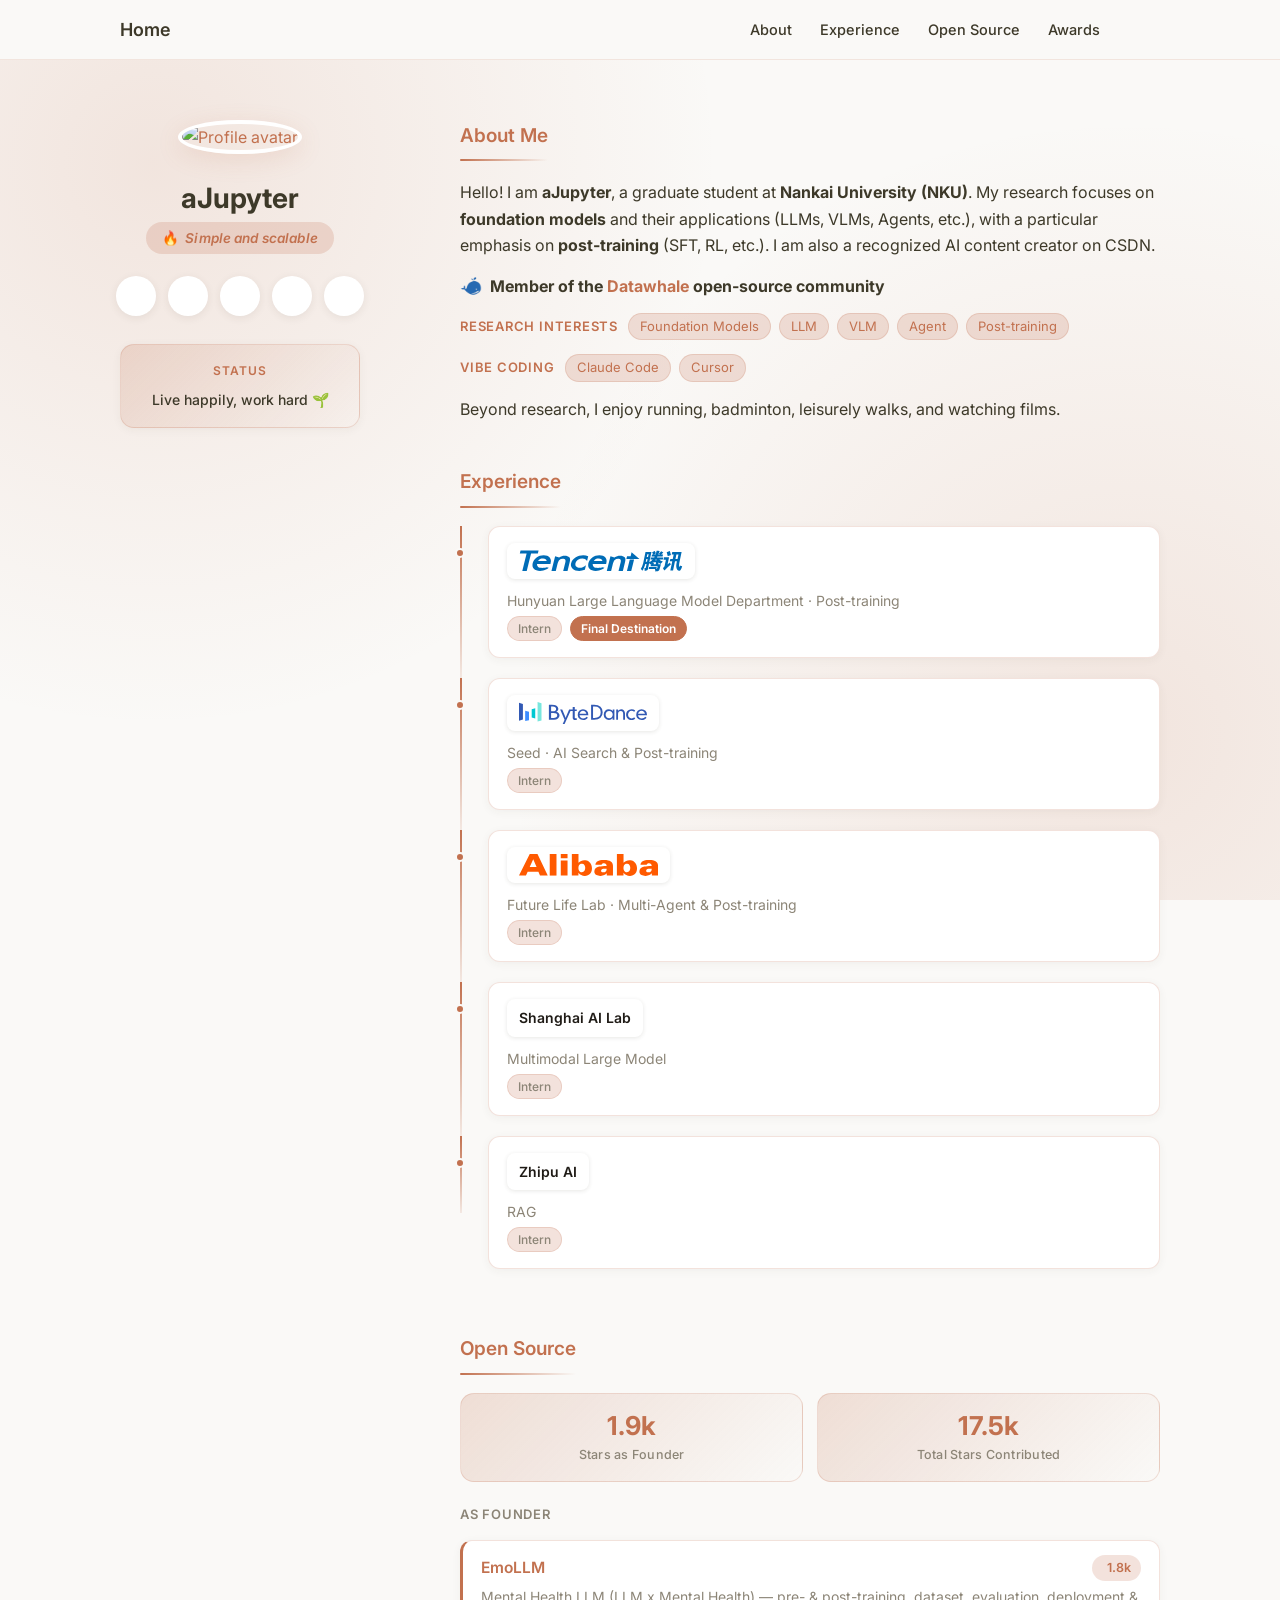
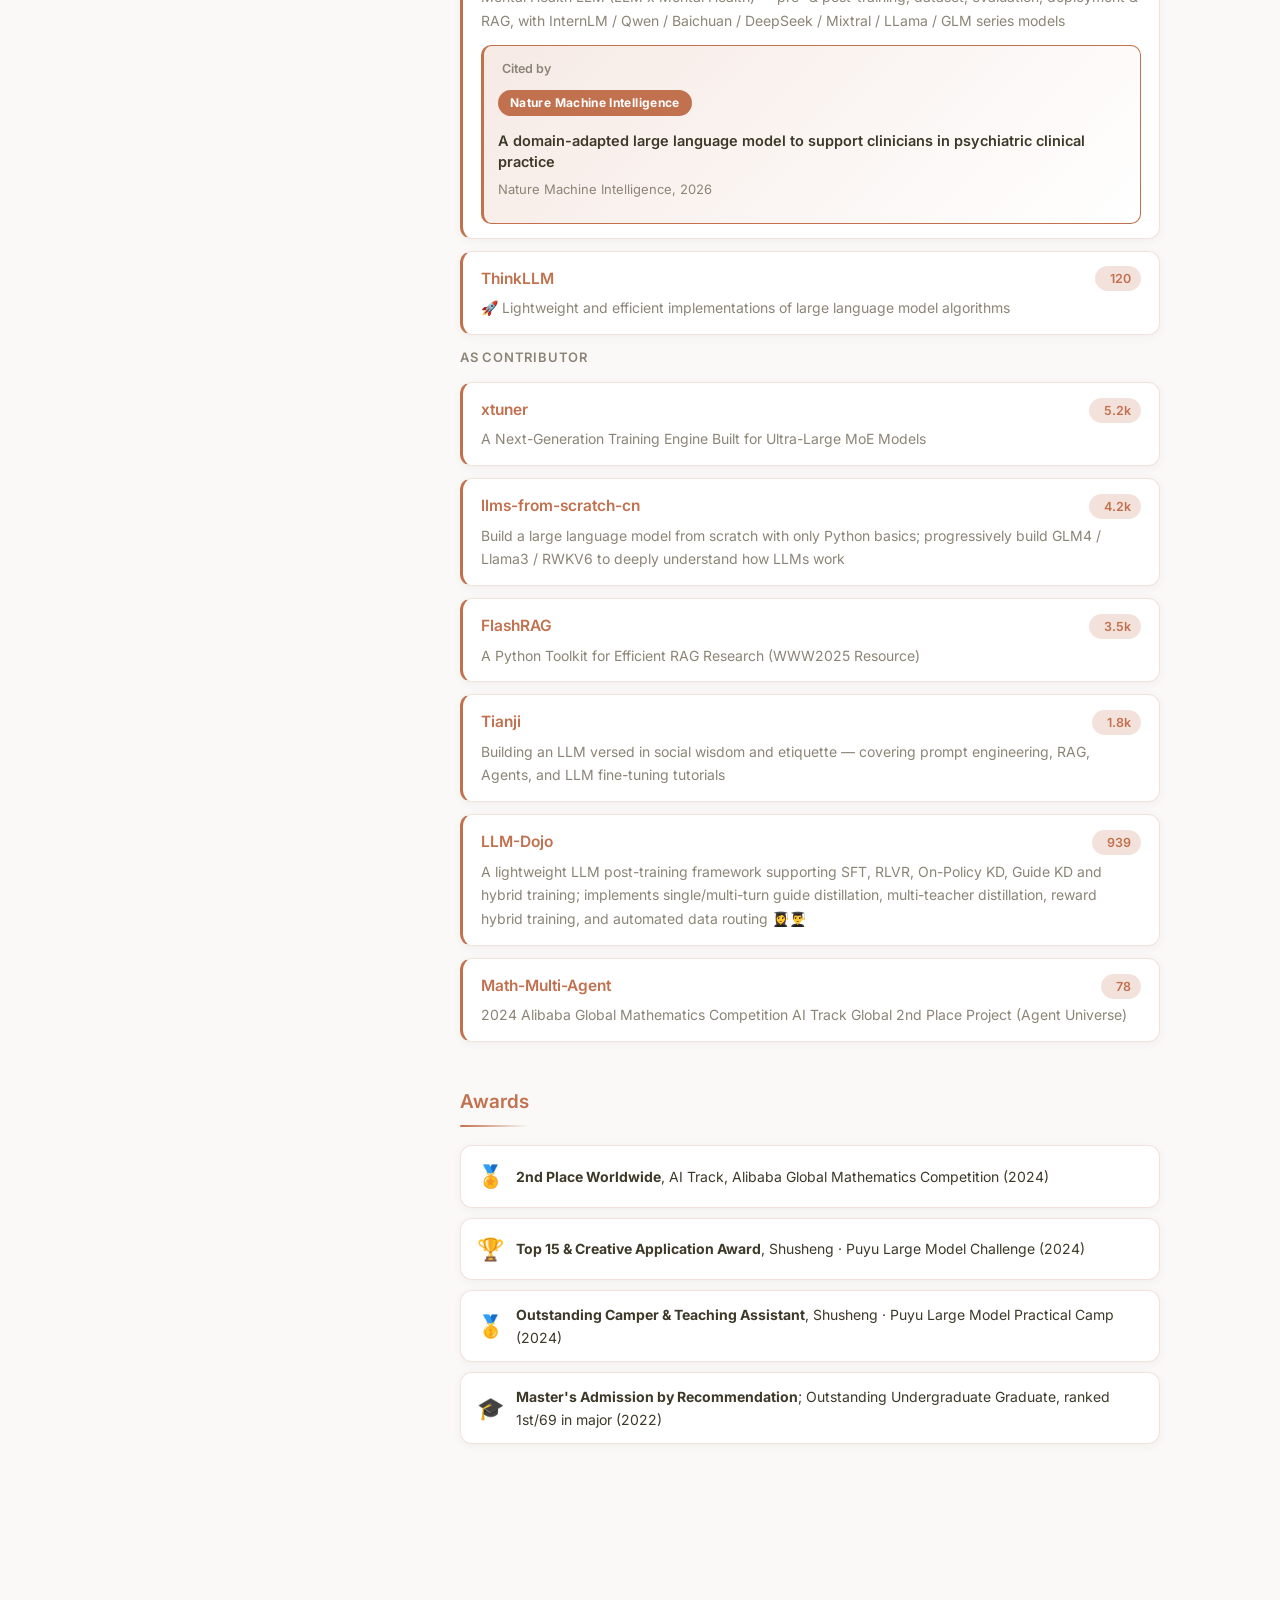
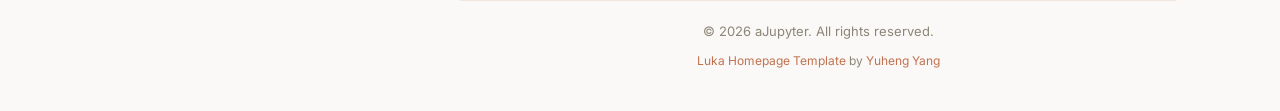
==== commit e56a0aa1: "Add Shanghai AI Lab and Zhipu AI experience, drop time periods Add Shanghai AI Lab (Multimodal Large" ====
--- a/index.html
+++ b/index.html
@@ -107,7 +107,6 @@
               <div class="experience-content">
                 <p class="exp-detail">Hunyuan Large Language Model Department &middot; Post-training</p>
                 <div class="exp-meta">
-                  <span class="exp-period">2026.5 - Present</span>
                   <span class="exp-badge">Intern</span>
                   <span class="exp-badge badge-primary">Final Destination</span>
                 </div>
@@ -121,7 +120,6 @@
               <div class="experience-content">
                 <p class="exp-detail">Seed &middot; AI Search &amp; Post-training</p>
                 <div class="exp-meta">
-                  <span class="exp-period">2025.5 - 2026.5</span>
                   <span class="exp-badge">Intern</span>
                 </div>
               </div>
@@ -134,7 +132,30 @@
               <div class="experience-content">
                 <p class="exp-detail">Future Life Lab &middot; Multi-Agent &amp; Post-training</p>
                 <div class="exp-meta">
-                  <span class="exp-period">2024.12 - 2025.5</span>
+                  <span class="exp-badge">Intern</span>
+                </div>
+              </div>
+            </div>
+          </div>
+
+          <div class="card timeline-item">
+            <div class="experience-item">
+              <span class="company-logo-chip">Shanghai AI Lab</span>
+              <div class="experience-content">
+                <p class="exp-detail">Multimodal Large Model</p>
+                <div class="exp-meta">
+                  <span class="exp-badge">Intern</span>
+                </div>
+              </div>
+            </div>
+          </div>
+
+          <div class="card timeline-item">
+            <div class="experience-item">
+              <span class="company-logo-chip">Zhipu AI</span>
+              <div class="experience-content">
+                <p class="exp-detail">RAG</p>
+                <div class="exp-meta">
                   <span class="exp-badge">Intern</span>
                 </div>
               </div>
--- a/assets/css/theme-luka.css
+++ b/assets/css/theme-luka.css
@@ -474,10 +474,15 @@
 body.theme-luka .company-logo-chip {
   display: inline-flex;
   align-items: center;
+  min-height: 22px;
   padding: 7px 12px;
   border-radius: 8px;
   background: #ffffff;
   box-shadow: 0 1px 4px rgba(61, 57, 41, 0.12);
+  font-size: 14px;
+  font-weight: 600;
+  color: #1f1b16;
+  white-space: nowrap;
 }
 
 body.theme-luka .company-logo {
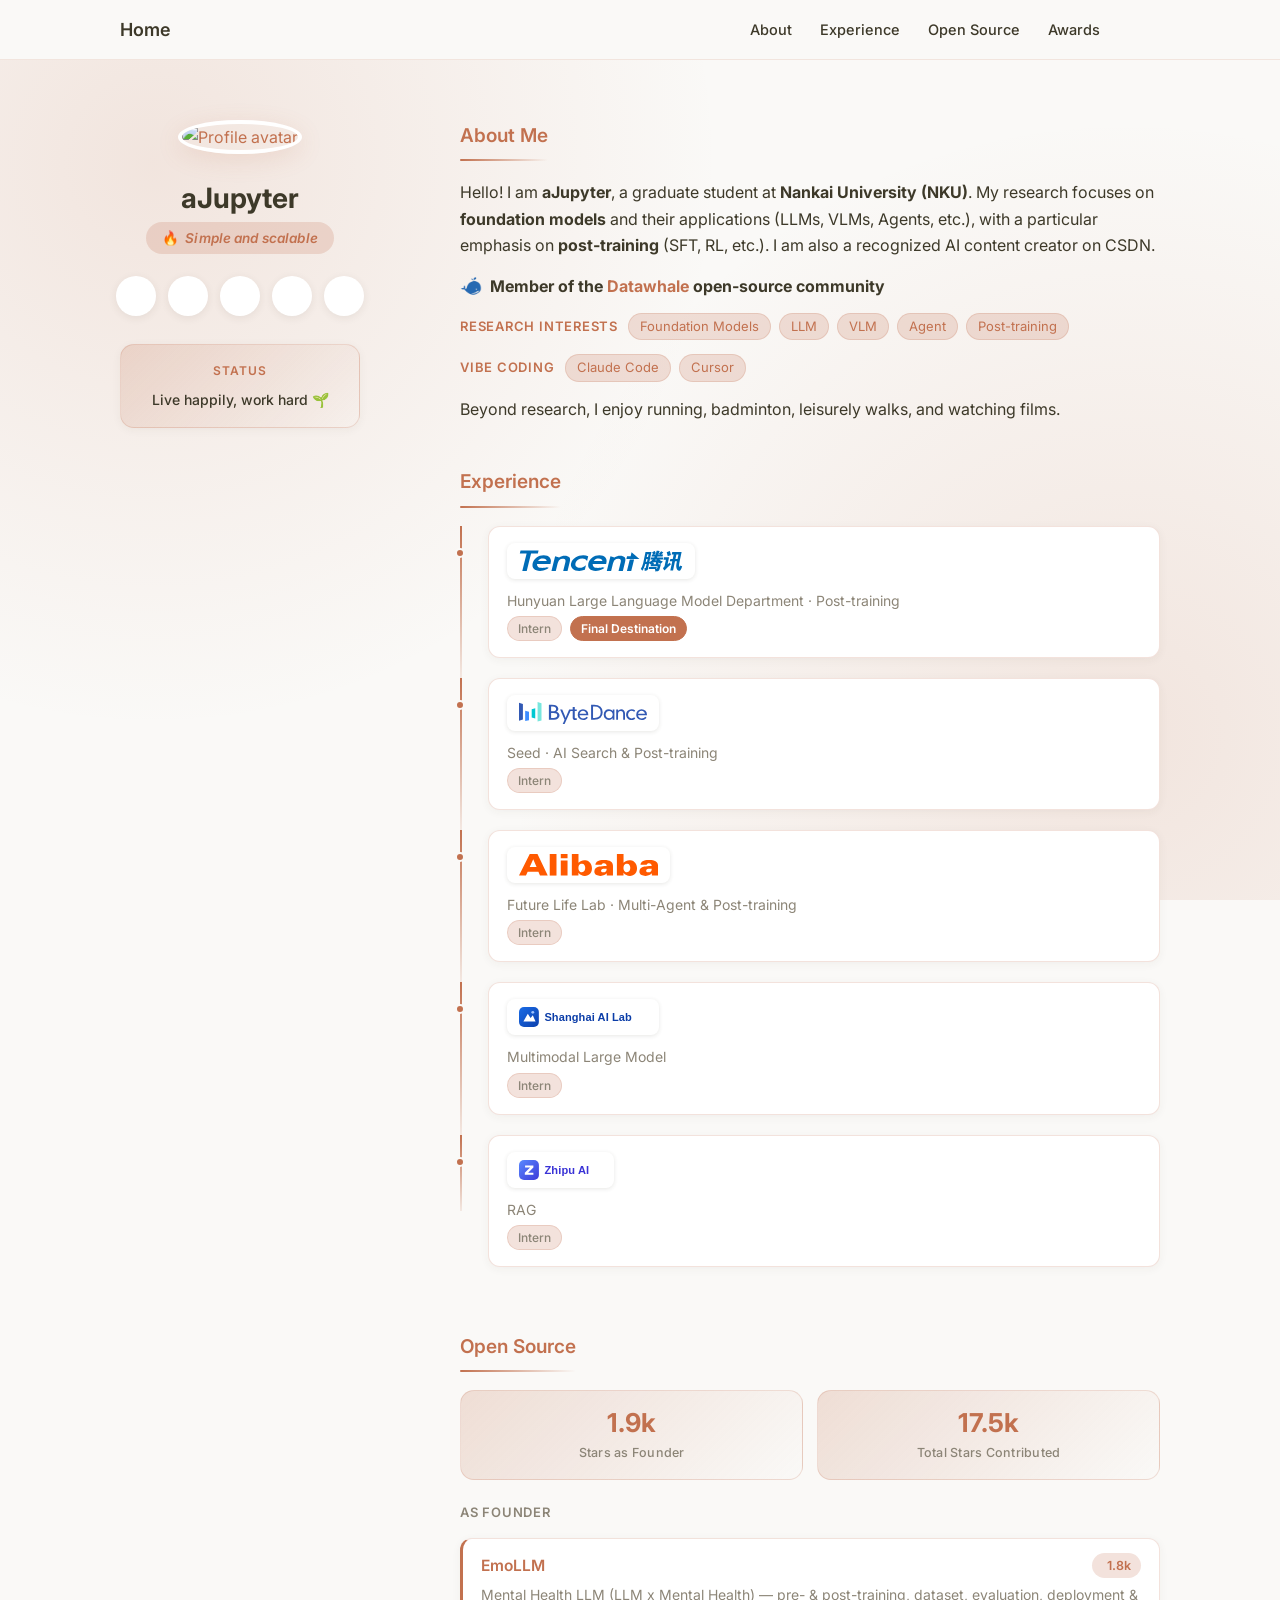
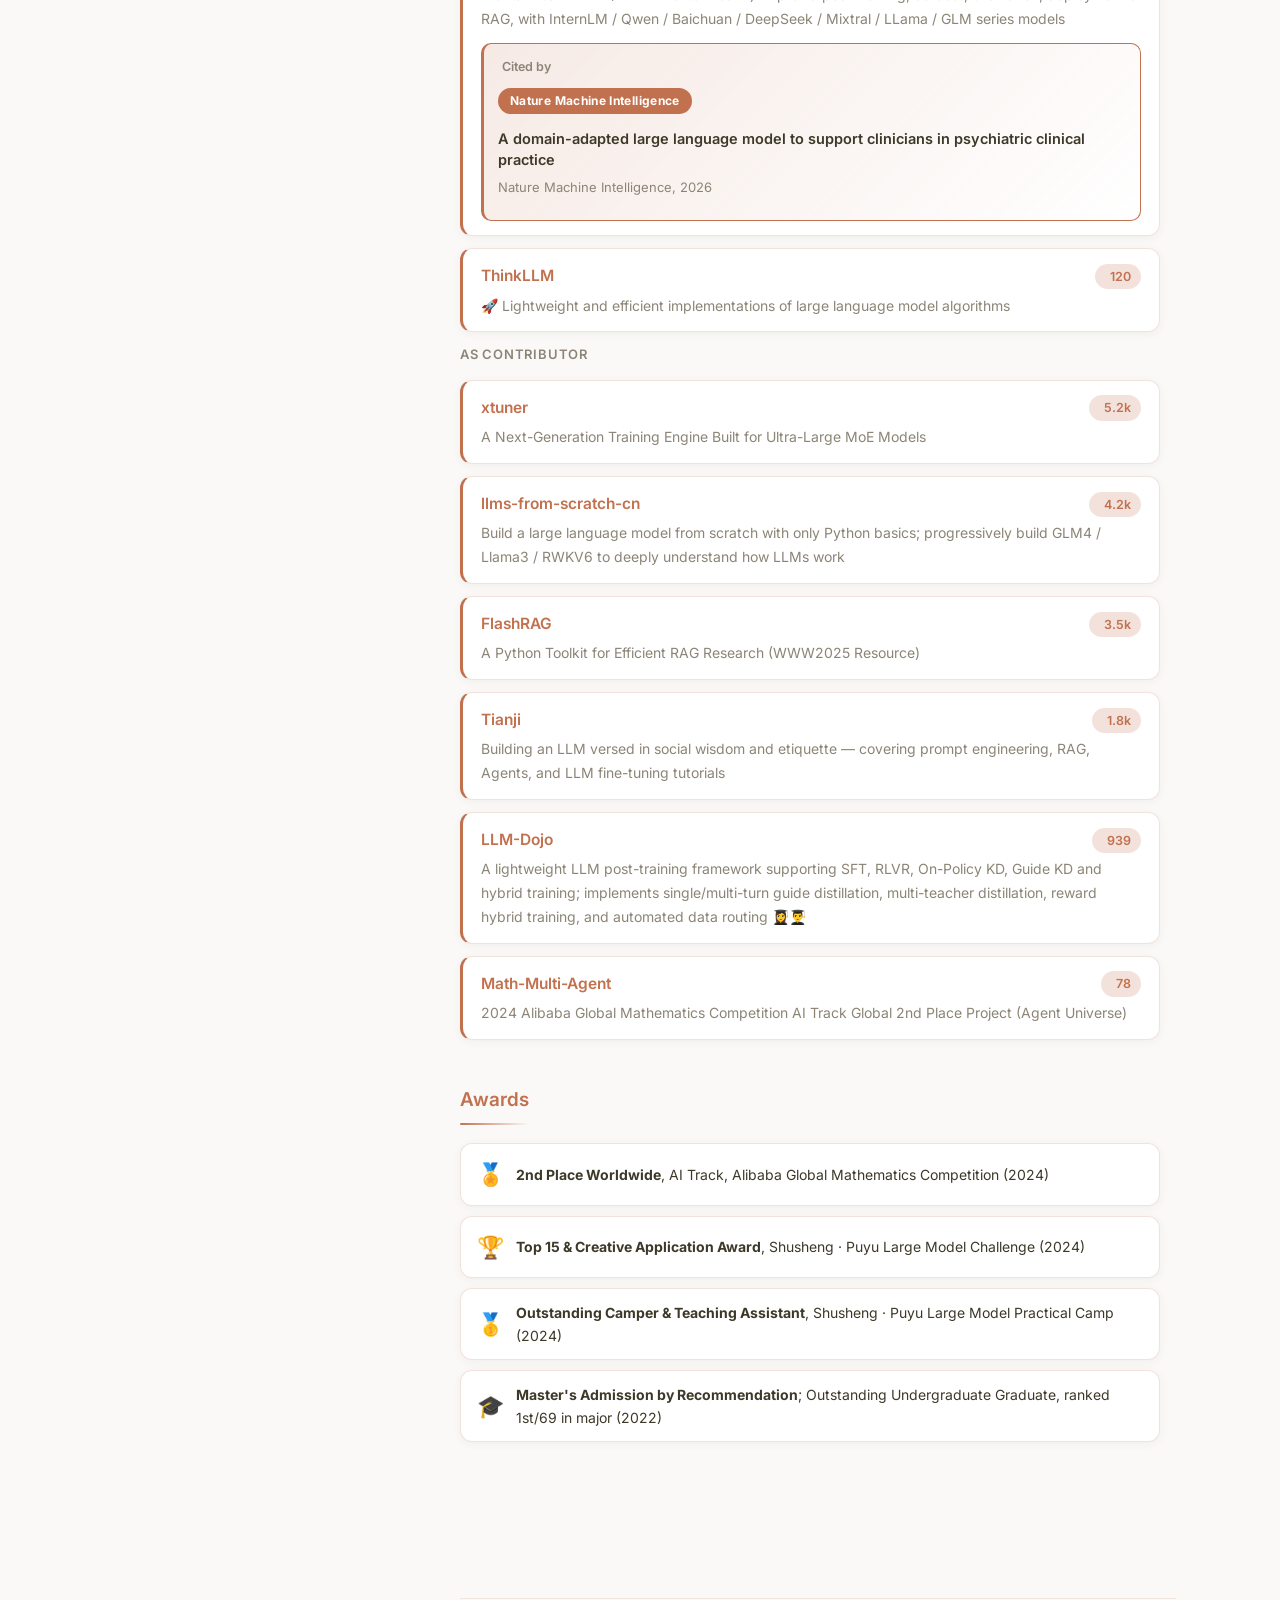
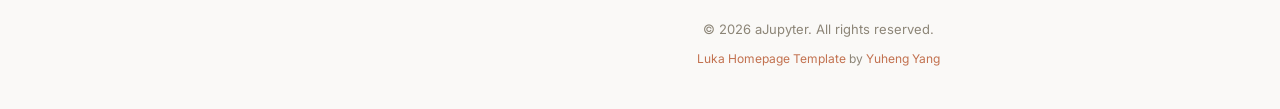
==== commit a60a012f: "Add logos for Shanghai AI Lab and Zhipu AI experience entries Introduce wordmark SVG logos and use t" ====
--- a/index.html
+++ b/index.html
@@ -140,7 +140,7 @@
 
           <div class="card timeline-item">
             <div class="experience-item">
-              <span class="company-logo-chip">Shanghai AI Lab</span>
+              <span class="company-logo-chip"><img src="assets/img/logo-shanghai-ai-lab.svg" alt="Shanghai AI Lab" class="company-logo"></span>
               <div class="experience-content">
                 <p class="exp-detail">Multimodal Large Model</p>
                 <div class="exp-meta">
@@ -152,7 +152,7 @@
 
           <div class="card timeline-item">
             <div class="experience-item">
-              <span class="company-logo-chip">Zhipu AI</span>
+              <span class="company-logo-chip"><img src="assets/img/logo-zhipu.svg" alt="Zhipu AI" class="company-logo"></span>
               <div class="experience-content">
                 <p class="exp-detail">RAG</p>
                 <div class="exp-meta">
--- a/assets/css/theme-luka.css
+++ b/assets/css/theme-luka.css
@@ -474,15 +474,10 @@
 body.theme-luka .company-logo-chip {
   display: inline-flex;
   align-items: center;
-  min-height: 22px;
   padding: 7px 12px;
   border-radius: 8px;
   background: #ffffff;
   box-shadow: 0 1px 4px rgba(61, 57, 41, 0.12);
-  font-size: 14px;
-  font-weight: 600;
-  color: #1f1b16;
-  white-space: nowrap;
 }
 
 body.theme-luka .company-logo {
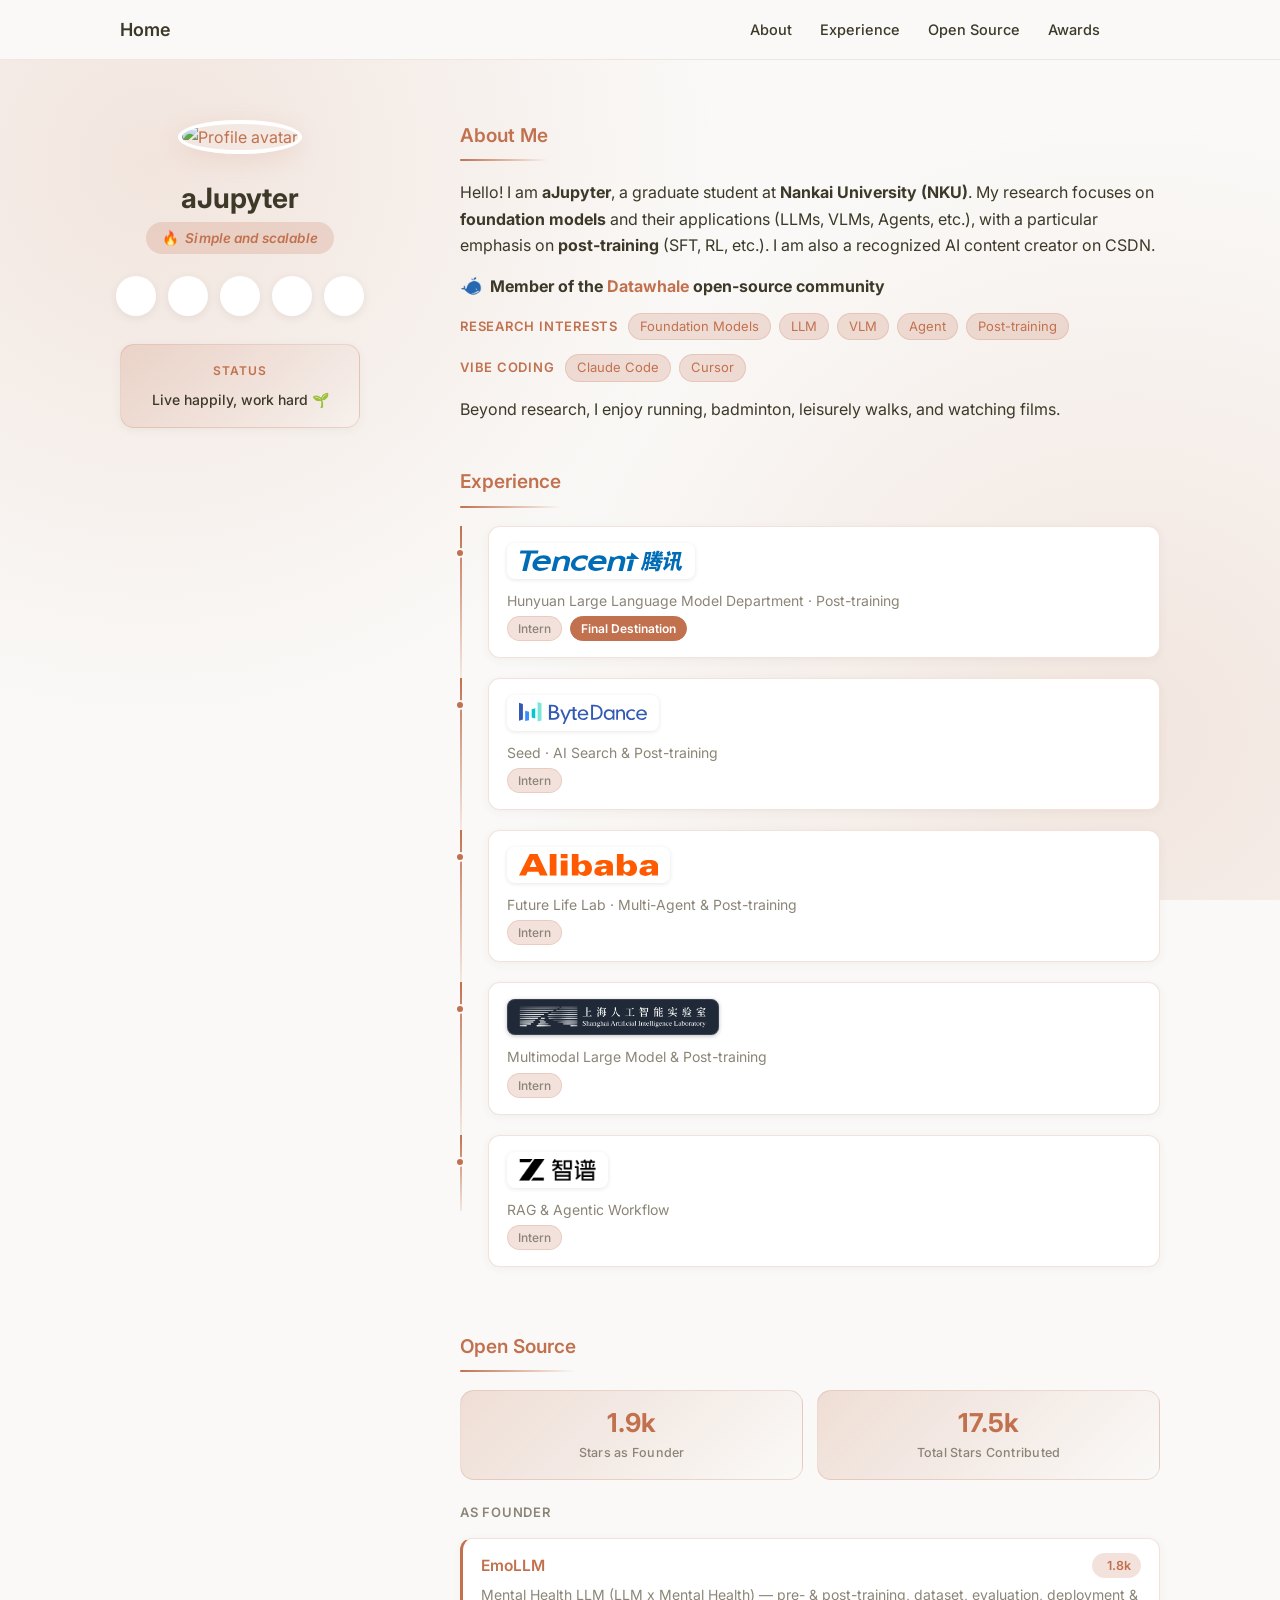
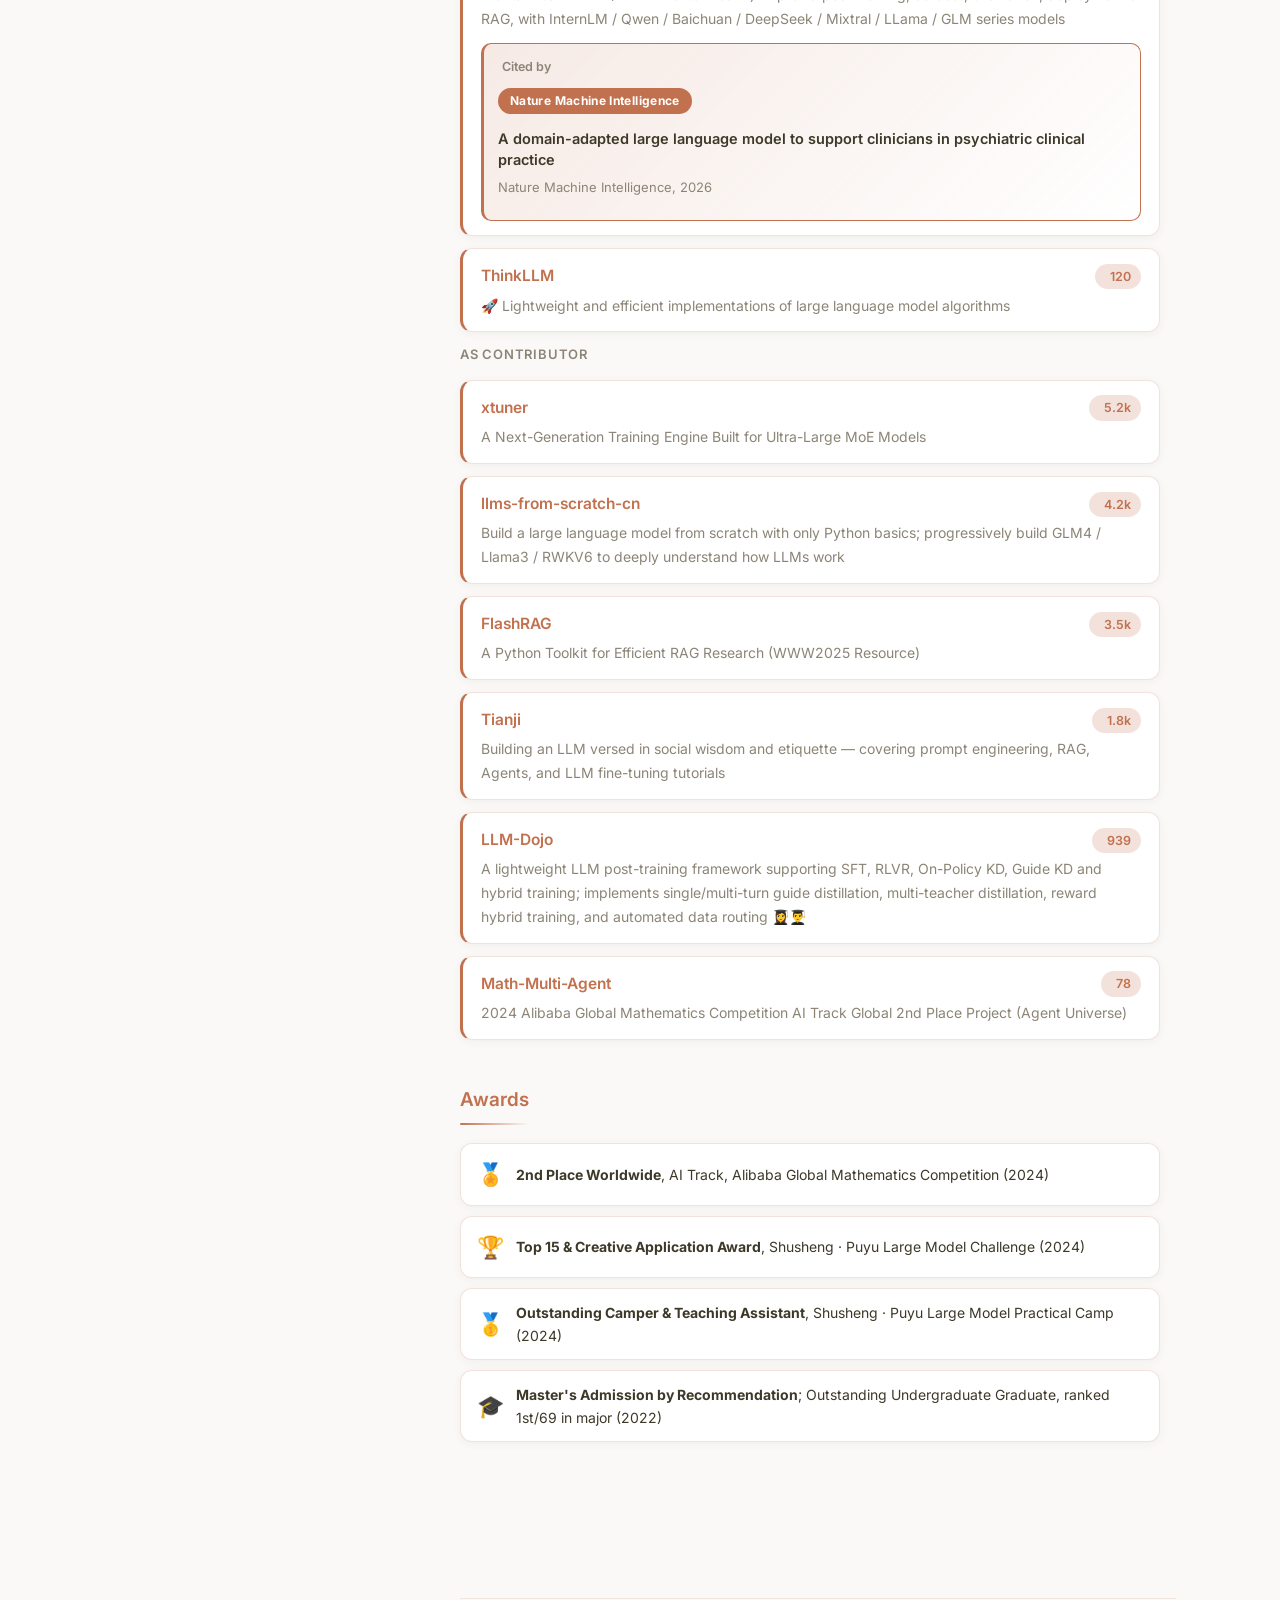
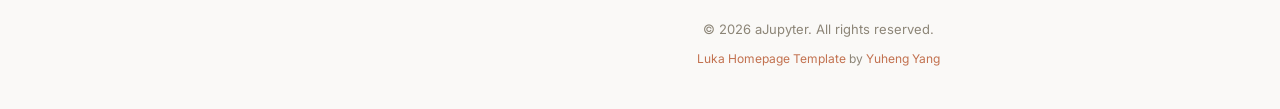
==== commit 456cbd21: "Use official Shanghai AI Lab and Zhipu AI logos, refine experience Replace placeholder logos with of" ====
--- a/index.html
+++ b/index.html
@@ -140,21 +140,21 @@
 
           <div class="card timeline-item">
             <div class="experience-item">
-              <span class="company-logo-chip"><img src="assets/img/logo-shanghai-ai-lab.svg" alt="Shanghai AI Lab" class="company-logo"></span>
-              <div class="experience-content">
-                <p class="exp-detail">Multimodal Large Model</p>
-                <div class="exp-meta">
-                  <span class="exp-badge">Intern</span>
-                </div>
-              </div>
-            </div>
-          </div>
-
-          <div class="card timeline-item">
-            <div class="experience-item">
-              <span class="company-logo-chip"><img src="assets/img/logo-zhipu.svg" alt="Zhipu AI" class="company-logo"></span>
-              <div class="experience-content">
-                <p class="exp-detail">RAG</p>
+              <span class="company-logo-chip company-logo-chip--dark"><img src="assets/img/logo-shanghailab.png" alt="Shanghai AI Lab" class="company-logo"></span>
+              <div class="experience-content">
+                <p class="exp-detail">Multimodal Large Model &amp; Post-training</p>
+                <div class="exp-meta">
+                  <span class="exp-badge">Intern</span>
+                </div>
+              </div>
+            </div>
+          </div>
+
+          <div class="card timeline-item">
+            <div class="experience-item">
+              <span class="company-logo-chip"><img src="assets/img/logo-zhipu.png" alt="Zhipu AI" class="company-logo"></span>
+              <div class="experience-content">
+                <p class="exp-detail">RAG &amp; Agentic Workflow</p>
                 <div class="exp-meta">
                   <span class="exp-badge">Intern</span>
                 </div>
--- a/assets/css/theme-luka.css
+++ b/assets/css/theme-luka.css
@@ -480,6 +480,16 @@
   box-shadow: 0 1px 4px rgba(61, 57, 41, 0.12);
 }
 
+body.theme-luka .company-logo-chip--dark {
+  background: #1f2937;
+  box-shadow: 0 1px 4px rgba(0, 0, 0, 0.25), inset 0 0 0 1px rgba(255, 255, 255, 0.12);
+}
+
+html[data-theme="dark"] body.theme-luka .company-logo-chip--dark {
+  background: #2d3a4f;
+  box-shadow: 0 1px 6px rgba(0, 0, 0, 0.4), inset 0 0 0 1px rgba(255, 255, 255, 0.22);
+}
+
 body.theme-luka .company-logo {
   height: 22px;
   width: auto;
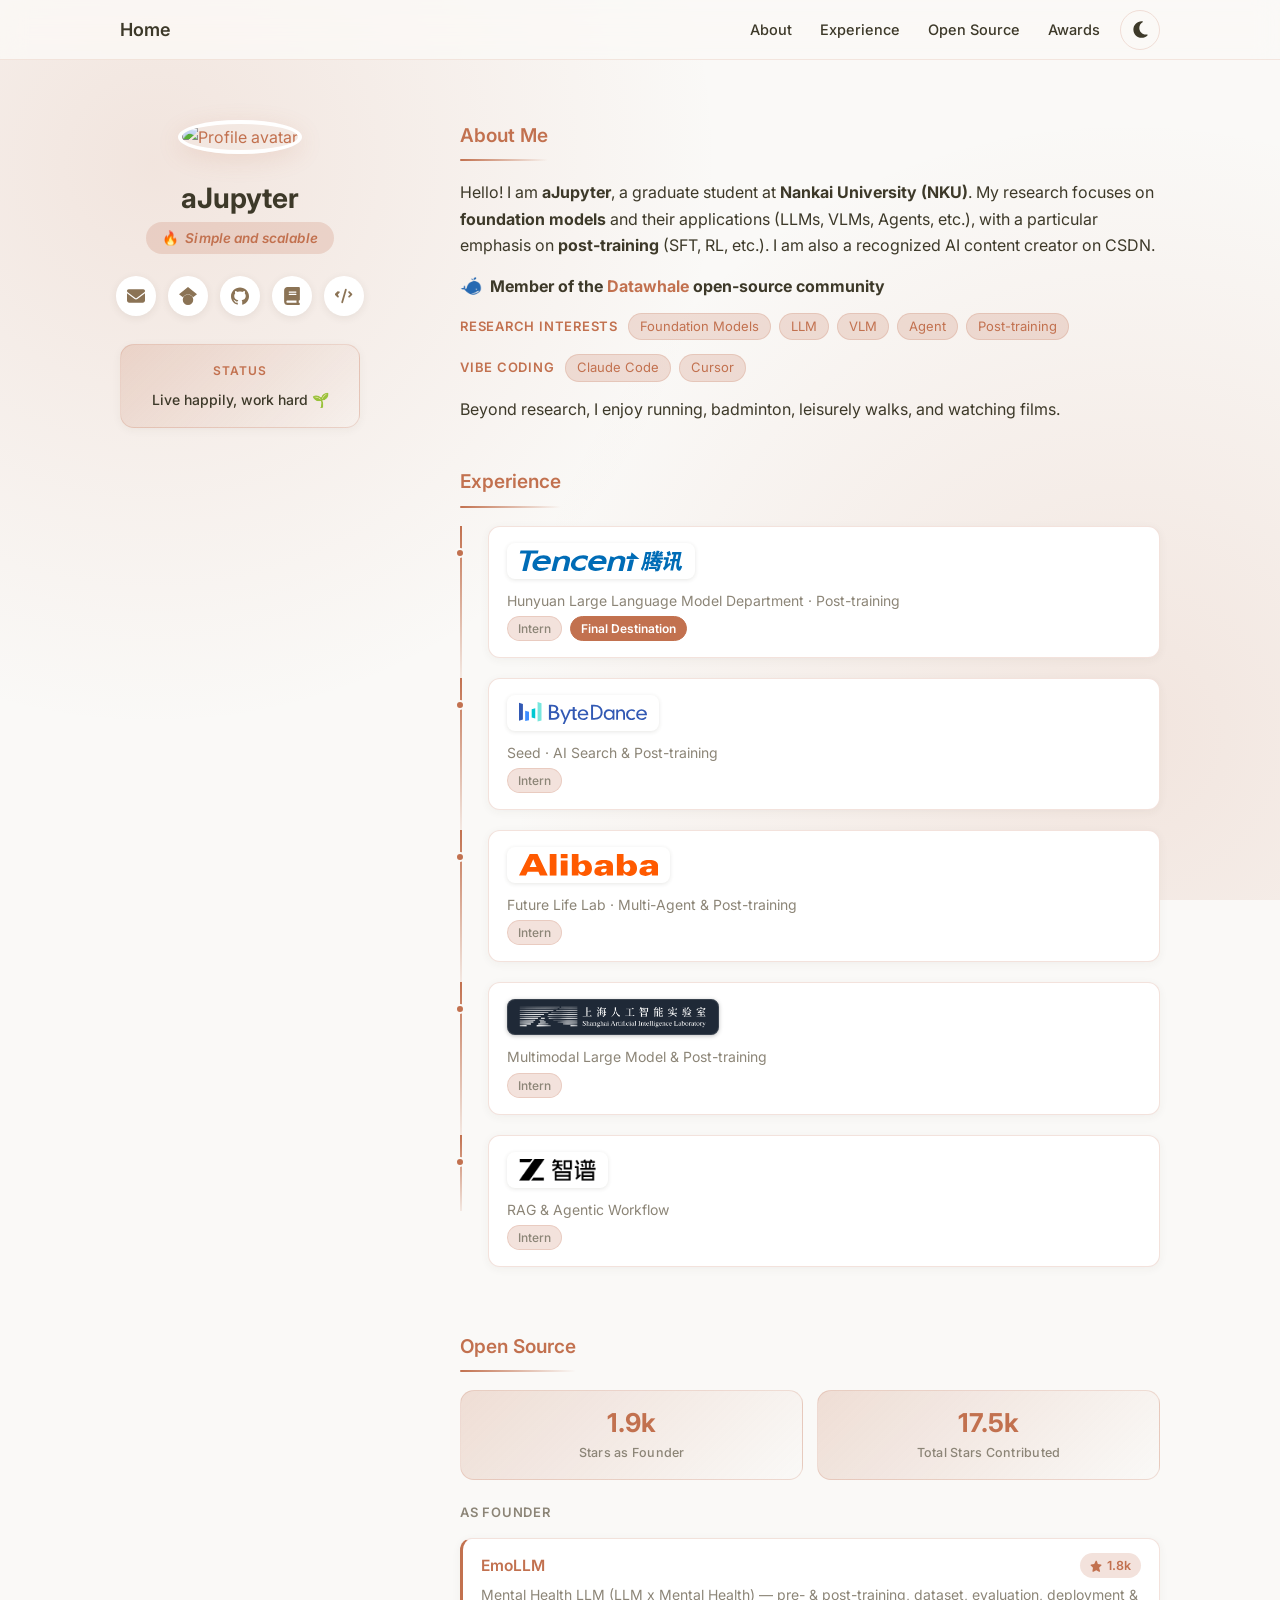
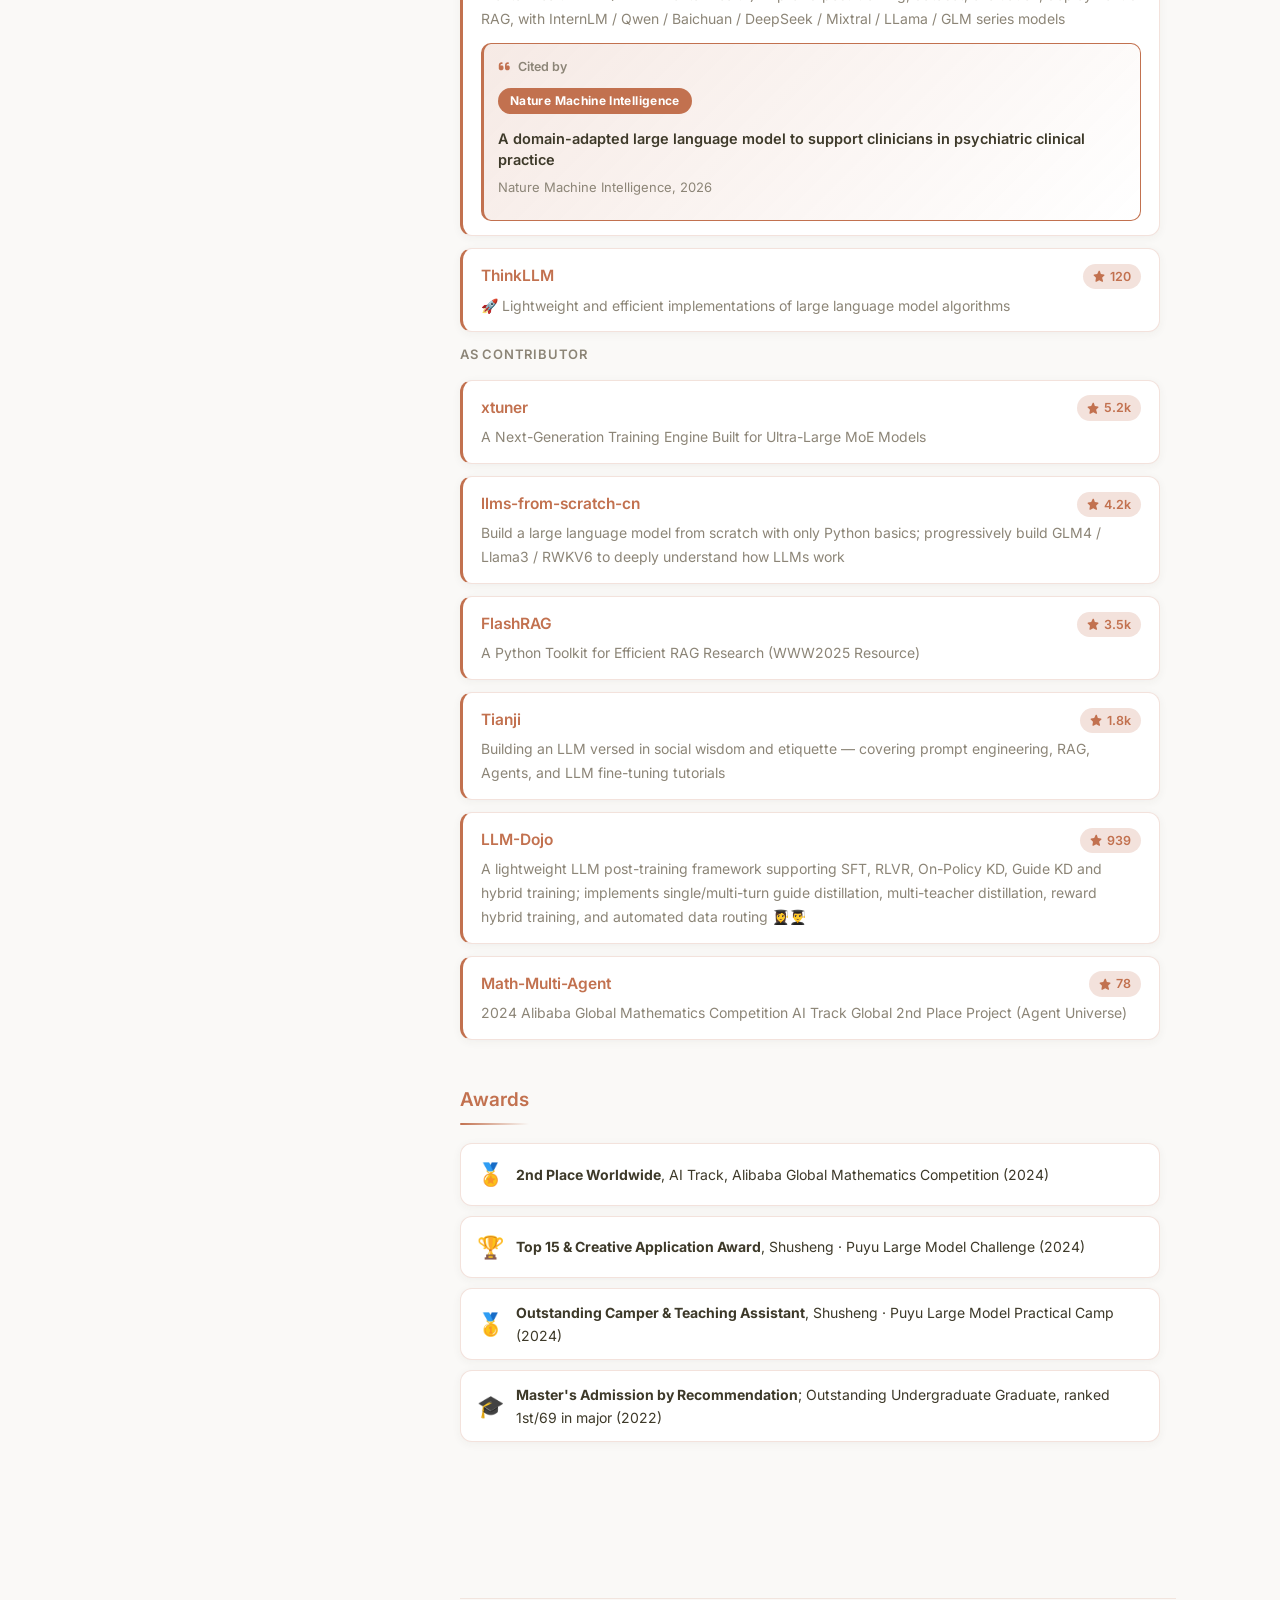
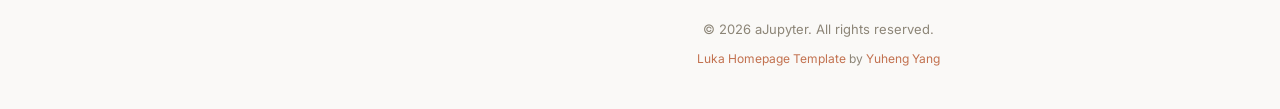
==== commit 1d7627cd: "Self-host icons as inline SVG and polish nav/theme toggle Replace Font Awesome / academicons CDN ico" ====
--- a/index.html
+++ b/index.html
@@ -13,9 +13,6 @@
   <link rel="preconnect" href="https://fonts.gstatic.com" crossorigin>
   <link href="https://fonts.googleapis.com/css2?family=Inter:wght@300;400;500;600;700&display=swap" rel="stylesheet">
 
-  <link rel="stylesheet" href="https://cdnjs.cloudflare.com/ajax/libs/academicons/1.8.6/css/academicons.min.css" integrity="sha256-uFVgMKfistnJAfoCUQigIl+JfUaP47GrRKjf6CTPVmw=" crossorigin="anonymous">
-  <script src="https://kit.fontawesome.com/a860a211d3.js" crossorigin="anonymous"></script>
-
   <link rel="stylesheet" href="assets/css/font_sans_serif.css">
   <link rel="stylesheet" href="assets/css/theme-luka.css">
 </head>
@@ -33,7 +30,8 @@
           <a href="#awards">Awards</a>
         </div>
         <button id="themeToggle" class="theme-toggle" title="Toggle theme" aria-label="Toggle theme">
-          <i class="fa-solid fa-moon"></i>
+          <svg class="ic icon-moon" viewBox="0 0 384 512" aria-hidden="true"><path d="M223.5 32C100 32 0 132.3 0 256S100 480 223.5 480c60.6 0 115.5-24.2 155.8-63.4 5-4.9 6.3-12.5 3.1-18.7s-10.1-9.7-17-8.5c-9.8 1.7-19.8 2.6-30.1 2.6-96.9 0-175.5-78.8-175.5-176 0-65.8 36-123.1 89.3-153.3 6.1-3.5 9.2-10.5 7.7-17.3s-7.3-11.9-14.3-12.5c-6.3-.5-12.6-.8-19-.8z"/></svg>
+          <svg class="ic icon-sun" viewBox="0 0 512 512" aria-hidden="true"><path d="M361.5 1.2c5 2.1 8.6 6.6 9.6 11.9L391 121l108 19.9c5.3 1 9.8 4.6 11.9 9.6s1.5 10.7-1.6 15.2L446.9 256l62.3 90.3c3.1 4.5 3.7 10.2 1.6 15.2s-6.6 8.6-11.9 9.6L391 391 371.1 499c-1 5.3-4.6 9.8-9.6 11.9s-10.7 1.5-15.2-1.6L256 446.9l-90.3 62.3c-4.5 3.1-10.2 3.7-15.2 1.6s-8.6-6.6-9.6-11.9L121 391 13 371.1c-5.3-1-9.8-4.6-11.9-9.6s-1.5-10.7 1.6-15.2L65.1 256 2.8 165.7c-3.1-4.5-3.7-10.2-1.6-15.2s6.6-8.6 11.9-9.6L121 121 140.9 13c1-5.3 4.6-9.8 9.6-11.9s10.7-1.5 15.2 1.6L256 65.1 346.3 2.8c4.5-3.1 10.2-3.7 15.2-1.6zM256 336a80 80 0 1 0 0-160 80 80 0 1 0 0 160z"/></svg>
         </button>
       </div>
     </div>
@@ -50,11 +48,11 @@
         <p class="site-signature"><span class="sig-emoji">🔥</span>Simple and scalable</p>
 
         <div class="social-icons">
-          <a href="mailto:ajupyter@163.com" title="Email"><i class="fa-solid fa-envelope"></i></a>
-          <a href="https://scholar.google.com/citations?user=OGOn1iUAAAAJ" title="Google Scholar"><i class="ai ai-google-scholar"></i></a>
-          <a href="https://github.com/aJupyter" title="GitHub"><i class="fa-brands fa-github"></i></a>
-          <a href="https://www.yuque.com/ajupyter/skills" title="Yuque"><i class="fa-solid fa-book"></i></a>
-          <a href="https://blog.csdn.net/qq_49821869" title="CSDN"><i class="fa-solid fa-code"></i></a>
+          <a href="mailto:ajupyter@163.com" title="Email" aria-label="Email"><svg class="ic" viewBox="0 0 512 512" aria-hidden="true"><path d="M48 64C21.5 64 0 85.5 0 112c0 15.1 7.1 29.3 19.2 38.4L236.8 313.6c11.4 8.5 27 8.5 38.4 0L492.8 150.4c12.1-9.1 19.2-23.3 19.2-38.4 0-26.5-21.5-48-48-48H48zM0 176V384c0 35.3 28.7 64 64 64H448c35.3 0 64-28.7 64-64V176L294.4 339.2c-22.8 17.1-54 17.1-76.8 0L0 176z"/></svg></a>
+          <a href="https://scholar.google.com/citations?user=OGOn1iUAAAAJ" title="Google Scholar" aria-label="Google Scholar"><svg class="ic" viewBox="0 0 24 24" aria-hidden="true"><path d="M5.242 13.769L0 9.5 12 0l12 9.5-5.242 4.269C17.548 11.249 14.978 9.5 12 9.5c-2.977 0-5.548 1.748-6.758 4.269zM12 10a7 7 0 1 0 0 14 7 7 0 0 0 0-14z"/></svg></a>
+          <a href="https://github.com/aJupyter" title="GitHub" aria-label="GitHub"><svg class="ic" viewBox="0 0 24 24" aria-hidden="true"><path d="M12 .5C5.37.5 0 5.78 0 12.29c0 5.21 3.44 9.63 8.2 11.19.6.11.82-.25.82-.56 0-.28-.01-1.02-.02-2-3.34.71-4.04-1.58-4.04-1.58-.55-1.37-1.34-1.74-1.34-1.74-1.09-.73.08-.72.08-.72 1.21.08 1.84 1.22 1.84 1.22 1.07 1.8 2.81 1.28 3.5.98.11-.76.42-1.28.76-1.57-2.67-.3-5.47-1.31-5.47-5.83 0-1.29.47-2.34 1.24-3.17-.12-.3-.54-1.52.12-3.16 0 0 1.01-.32 3.3 1.21.96-.26 1.98-.39 3-.4 1.02.01 2.04.14 3 .4 2.28-1.53 3.29-1.21 3.29-1.21.66 1.64.24 2.86.12 3.16.77.83 1.24 1.88 1.24 3.17 0 4.53-2.81 5.53-5.49 5.82.43.36.81 1.09.81 2.2 0 1.59-.01 2.87-.01 3.26 0 .31.21.68.83.56C20.56 21.91 24 17.5 24 12.29 24 5.78 18.63.5 12 .5z"/></svg></a>
+          <a href="https://www.yuque.com/ajupyter/skills" title="Yuque" aria-label="Yuque"><svg class="ic" viewBox="0 0 448 512" aria-hidden="true"><path d="M96 0C43 0 0 43 0 96V416c0 53 43 96 96 96H384h32c17.7 0 32-14.3 32-32s-14.3-32-32-32V384c17.7 0 32-14.3 32-32V32c0-17.7-14.3-32-32-32H384 96zm0 384H352v64H96c-17.7 0-32-14.3-32-32s14.3-32 32-32zm32-240c0-8.8 7.2-16 16-16H336c8.8 0 16 7.2 16 16s-7.2 16-16 16H144c-8.8 0-16-7.2-16-16zm16 48H336c8.8 0 16 7.2 16 16s-7.2 16-16 16H144c-8.8 0-16-7.2-16-16s7.2-16 16-16z"/></svg></a>
+          <a href="https://blog.csdn.net/qq_49821869" title="CSDN" aria-label="CSDN"><svg class="ic" viewBox="0 0 640 512" aria-hidden="true"><path d="M392.8 1.2c-17-4.9-34.7 5-39.6 22l-128 448c-4.9 17 5 34.7 22 39.6s34.7-5 39.6-22l128-448c4.9-17-5-34.7-22-39.6zM480 96c-12.5 12.5-12.5 32.8 0 45.3L538.7 200 480 258.7c-12.5 12.5-12.5 32.8 0 45.3s32.8 12.5 45.3 0l80-80c12.5-12.5 12.5-32.8 0-45.3l-80-80c-12.5-12.5-32.8-12.5-45.3 0zm-352 0c-12.5-12.5-32.8-12.5-45.3 0l-80 80c-12.5 12.5-12.5 32.8 0 45.3l80 80c12.5 12.5 32.8 12.5 45.3 0s12.5-32.8 0-45.3L101.3 200 160 141.3c12.5-12.5 12.5-32.8 0-45.3z"/></svg></a>
         </div>
 
         <div class="status-card">
@@ -182,11 +180,11 @@
           <div class="card project-card" data-repo="SmartFlowAI/EmoLLM" data-role="founder">
             <div class="project-head">
               <a href="https://github.com/SmartFlowAI/EmoLLM">EmoLLM</a>
-              <span class="repo-stars" data-fallback="1750"><i class="fa-solid fa-star"></i><span class="star-num">1.8k</span></span>
+              <span class="repo-stars" data-fallback="1750"><svg class="ic ic-star" viewBox="0 0 576 512" aria-hidden="true"><path d="M316.9 18C311.6 7 300.4 0 288.1 0s-23.4 7-28.8 18L195 150.3 51.4 171.5c-12 1.8-22 10.2-25.7 21.7s-.7 24.2 7.9 32.7L137.8 329 113.2 474.7c-2 12 3 24.2 12.9 31.3s23 8 33.8 2.3l128.3-68.5 128.3 68.5c10.8 5.7 23.9 4.9 33.8-2.3s14.9-19.3 12.9-31.3L418.2 329 522.6 225.9c8.6-8.5 11.7-21.2 7.9-32.7s-13.7-19.9-25.7-21.7L361.1 150.3 316.9 18z"/></svg><span class="star-num">1.8k</span></span>
             </div>
             <span class="project-desc">Mental Health LLM (LLM x Mental Health) — pre- &amp; post-training, dataset, evaluation, deployment &amp; RAG, with InternLM / Qwen / Baichuan / DeepSeek / Mixtral / LLama / GLM series models</span>
             <div class="cite-block">
-              <div class="cite-block-head"><i class="fa-solid fa-quote-left"></i> Cited by</div>
+              <div class="cite-block-head"><svg class="ic ic-quote" viewBox="0 0 448 512" aria-hidden="true"><path d="M0 216C0 149.7 53.7 96 120 96h8c17.7 0 32 14.3 32 32s-14.3 32-32 32h-8c-30.9 0-56 25.1-56 56v8h64c35.3 0 64 28.7 64 64v64c0 35.3-28.7 64-64 64H64c-35.3 0-64-28.7-64-64V216zm256 0c0-66.3 53.7-120 120-120h8c17.7 0 32 14.3 32 32s-14.3 32-32 32h-8c-30.9 0-56 25.1-56 56v8h64c35.3 0 64 28.7 64 64v64c0 35.3-28.7 64-64 64H320c-35.3 0-64-28.7-64-64V216z"/></svg> Cited by</div>
               <div class="cite-feature">
                 <span class="cite-venue-badge">Nature Machine Intelligence</span>
                 <a class="cite-title" href="https://doi.org/10.1038/s42256-026-01224-w">A domain-adapted large language model to support clinicians in psychiatric clinical practice</a>
@@ -197,7 +195,7 @@
           <div class="card project-card" data-repo="aJupyter/ThinkLLM" data-role="founder">
             <div class="project-head">
               <a href="https://github.com/aJupyter/ThinkLLM">ThinkLLM</a>
-              <span class="repo-stars" data-fallback="120"><i class="fa-solid fa-star"></i><span class="star-num">120</span></span>
+              <span class="repo-stars" data-fallback="120"><svg class="ic ic-star" viewBox="0 0 576 512" aria-hidden="true"><path d="M316.9 18C311.6 7 300.4 0 288.1 0s-23.4 7-28.8 18L195 150.3 51.4 171.5c-12 1.8-22 10.2-25.7 21.7s-.7 24.2 7.9 32.7L137.8 329 113.2 474.7c-2 12 3 24.2 12.9 31.3s23 8 33.8 2.3l128.3-68.5 128.3 68.5c10.8 5.7 23.9 4.9 33.8-2.3s14.9-19.3 12.9-31.3L418.2 329 522.6 225.9c8.6-8.5 11.7-21.2 7.9-32.7s-13.7-19.9-25.7-21.7L361.1 150.3 316.9 18z"/></svg><span class="star-num">120</span></span>
             </div>
             <span class="project-desc">🚀 Lightweight and efficient implementations of large language model algorithms</span>
           </div>
@@ -206,42 +204,42 @@
           <div class="card project-card" data-repo="InternLM/xtuner" data-role="contributor">
             <div class="project-head">
               <a href="https://github.com/InternLM/xtuner">xtuner</a>
-              <span class="repo-stars" data-fallback="5150"><i class="fa-solid fa-star"></i><span class="star-num">5.2k</span></span>
+              <span class="repo-stars" data-fallback="5150"><svg class="ic ic-star" viewBox="0 0 576 512" aria-hidden="true"><path d="M316.9 18C311.6 7 300.4 0 288.1 0s-23.4 7-28.8 18L195 150.3 51.4 171.5c-12 1.8-22 10.2-25.7 21.7s-.7 24.2 7.9 32.7L137.8 329 113.2 474.7c-2 12 3 24.2 12.9 31.3s23 8 33.8 2.3l128.3-68.5 128.3 68.5c10.8 5.7 23.9 4.9 33.8-2.3s14.9-19.3 12.9-31.3L418.2 329 522.6 225.9c8.6-8.5 11.7-21.2 7.9-32.7s-13.7-19.9-25.7-21.7L361.1 150.3 316.9 18z"/></svg><span class="star-num">5.2k</span></span>
             </div>
             <span class="project-desc">A Next-Generation Training Engine Built for Ultra-Large MoE Models</span>
           </div>
           <div class="card project-card" data-repo="datawhalechina/llms-from-scratch-cn" data-role="contributor">
             <div class="project-head">
               <a href="https://github.com/datawhalechina/llms-from-scratch-cn">llms-from-scratch-cn</a>
-              <span class="repo-stars" data-fallback="4209"><i class="fa-solid fa-star"></i><span class="star-num">4.2k</span></span>
+              <span class="repo-stars" data-fallback="4209"><svg class="ic ic-star" viewBox="0 0 576 512" aria-hidden="true"><path d="M316.9 18C311.6 7 300.4 0 288.1 0s-23.4 7-28.8 18L195 150.3 51.4 171.5c-12 1.8-22 10.2-25.7 21.7s-.7 24.2 7.9 32.7L137.8 329 113.2 474.7c-2 12 3 24.2 12.9 31.3s23 8 33.8 2.3l128.3-68.5 128.3 68.5c10.8 5.7 23.9 4.9 33.8-2.3s14.9-19.3 12.9-31.3L418.2 329 522.6 225.9c8.6-8.5 11.7-21.2 7.9-32.7s-13.7-19.9-25.7-21.7L361.1 150.3 316.9 18z"/></svg><span class="star-num">4.2k</span></span>
             </div>
             <span class="project-desc">Build a large language model from scratch with only Python basics; progressively build GLM4 / Llama3 / RWKV6 to deeply understand how LLMs work</span>
           </div>
           <div class="card project-card" data-repo="RUC-NLPIR/FlashRAG" data-role="contributor">
             <div class="project-head">
               <a href="https://github.com/RUC-NLPIR/FlashRAG">FlashRAG</a>
-              <span class="repo-stars" data-fallback="3506"><i class="fa-solid fa-star"></i><span class="star-num">3.5k</span></span>
+              <span class="repo-stars" data-fallback="3506"><svg class="ic ic-star" viewBox="0 0 576 512" aria-hidden="true"><path d="M316.9 18C311.6 7 300.4 0 288.1 0s-23.4 7-28.8 18L195 150.3 51.4 171.5c-12 1.8-22 10.2-25.7 21.7s-.7 24.2 7.9 32.7L137.8 329 113.2 474.7c-2 12 3 24.2 12.9 31.3s23 8 33.8 2.3l128.3-68.5 128.3 68.5c10.8 5.7 23.9 4.9 33.8-2.3s14.9-19.3 12.9-31.3L418.2 329 522.6 225.9c8.6-8.5 11.7-21.2 7.9-32.7s-13.7-19.9-25.7-21.7L361.1 150.3 316.9 18z"/></svg><span class="star-num">3.5k</span></span>
             </div>
             <span class="project-desc">A Python Toolkit for Efficient RAG Research (WWW2025 Resource)</span>
           </div>
           <div class="card project-card" data-repo="SocialAI-tianji/Tianji" data-role="contributor">
             <div class="project-head">
               <a href="https://github.com/SocialAI-tianji/Tianji">Tianji</a>
-              <span class="repo-stars" data-fallback="1796"><i class="fa-solid fa-star"></i><span class="star-num">1.8k</span></span>
+              <span class="repo-stars" data-fallback="1796"><svg class="ic ic-star" viewBox="0 0 576 512" aria-hidden="true"><path d="M316.9 18C311.6 7 300.4 0 288.1 0s-23.4 7-28.8 18L195 150.3 51.4 171.5c-12 1.8-22 10.2-25.7 21.7s-.7 24.2 7.9 32.7L137.8 329 113.2 474.7c-2 12 3 24.2 12.9 31.3s23 8 33.8 2.3l128.3-68.5 128.3 68.5c10.8 5.7 23.9 4.9 33.8-2.3s14.9-19.3 12.9-31.3L418.2 329 522.6 225.9c8.6-8.5 11.7-21.2 7.9-32.7s-13.7-19.9-25.7-21.7L361.1 150.3 316.9 18z"/></svg><span class="star-num">1.8k</span></span>
             </div>
             <span class="project-desc">Building an LLM versed in social wisdom and etiquette — covering prompt engineering, RAG, Agents, and LLM fine-tuning tutorials</span>
           </div>
           <div class="card project-card" data-repo="mst272/LLM-Dojo" data-role="contributor">
             <div class="project-head">
               <a href="https://github.com/mst272/LLM-Dojo">LLM-Dojo</a>
-              <span class="repo-stars" data-fallback="939"><i class="fa-solid fa-star"></i><span class="star-num">939</span></span>
+              <span class="repo-stars" data-fallback="939"><svg class="ic ic-star" viewBox="0 0 576 512" aria-hidden="true"><path d="M316.9 18C311.6 7 300.4 0 288.1 0s-23.4 7-28.8 18L195 150.3 51.4 171.5c-12 1.8-22 10.2-25.7 21.7s-.7 24.2 7.9 32.7L137.8 329 113.2 474.7c-2 12 3 24.2 12.9 31.3s23 8 33.8 2.3l128.3-68.5 128.3 68.5c10.8 5.7 23.9 4.9 33.8-2.3s14.9-19.3 12.9-31.3L418.2 329 522.6 225.9c8.6-8.5 11.7-21.2 7.9-32.7s-13.7-19.9-25.7-21.7L361.1 150.3 316.9 18z"/></svg><span class="star-num">939</span></span>
             </div>
             <span class="project-desc">A lightweight LLM post-training framework supporting SFT, RLVR, On-Policy KD, Guide KD and hybrid training; implements single/multi-turn guide distillation, multi-teacher distillation, reward hybrid training, and automated data routing 👩‍🎓👨‍🎓</span>
           </div>
           <div class="card project-card" data-repo="XiangJinyu/Math-Multi-Agent" data-role="contributor">
             <div class="project-head">
               <a href="https://github.com/XiangJinyu/Math-Multi-Agent">Math-Multi-Agent</a>
-              <span class="repo-stars" data-fallback="78"><i class="fa-solid fa-star"></i><span class="star-num">78</span></span>
+              <span class="repo-stars" data-fallback="78"><svg class="ic ic-star" viewBox="0 0 576 512" aria-hidden="true"><path d="M316.9 18C311.6 7 300.4 0 288.1 0s-23.4 7-28.8 18L195 150.3 51.4 171.5c-12 1.8-22 10.2-25.7 21.7s-.7 24.2 7.9 32.7L137.8 329 113.2 474.7c-2 12 3 24.2 12.9 31.3s23 8 33.8 2.3l128.3-68.5 128.3 68.5c10.8 5.7 23.9 4.9 33.8-2.3s14.9-19.3 12.9-31.3L418.2 329 522.6 225.9c8.6-8.5 11.7-21.2 7.9-32.7s-13.7-19.9-25.7-21.7L361.1 150.3 316.9 18z"/></svg><span class="star-num">78</span></span>
             </div>
             <span class="project-desc">2024 Alibaba Global Mathematics Competition AI Track Global 2nd Place Project (Agent Universe)</span>
           </div>
@@ -287,12 +285,9 @@
     (function() {
       // --- Theme Toggle ---
       const themeToggle = document.getElementById('themeToggle');
-      const icon = themeToggle.querySelector('i');
 
       function setTheme(isDark) {
         document.documentElement.setAttribute('data-theme', isDark ? 'dark' : 'light');
-        icon.classList.toggle('fa-sun', isDark);
-        icon.classList.toggle('fa-moon', !isDark);
         localStorage.setItem('theme', isDark ? 'dark' : 'light');
       }
 
--- a/assets/css/theme-luka.css
+++ b/assets/css/theme-luka.css
@@ -28,6 +28,7 @@
   --luka-social-bg: #ffffff;
   --luka-social-text: #8b7355;
   --luka-footer-border: rgba(194, 113, 79, 0.15);
+  --luka-nav-bg: rgba(250, 249, 247, 0.82);
 }
 
 @media (prefers-color-scheme: dark) {
@@ -41,6 +42,7 @@
     --luka-social-bg: #22211e;
     --luka-social-text: #d1cec7;
     --luka-footer-border: rgba(226, 138, 103, 0.15);
+    --luka-nav-bg: rgba(26, 25, 23, 0.82);
   }
 }
 
@@ -54,6 +56,7 @@
   --luka-social-bg: #22211e;
   --luka-social-text: #d1cec7;
   --luka-footer-border: rgba(226, 138, 103, 0.15);
+  --luka-nav-bg: rgba(26, 25, 23, 0.82);
 }
 
 [data-theme="light"] {
@@ -66,6 +69,7 @@
   --luka-social-bg: #ffffff;
   --luka-social-text: #8b7355;
   --luka-footer-border: rgba(194, 113, 79, 0.15);
+  --luka-nav-bg: rgba(250, 249, 247, 0.82);
 }
 
 body.theme-luka {
@@ -99,7 +103,9 @@
   display: flex;
   justify-content: center;
   align-items: center;
-  background: var(--luka-bg);
+  background: var(--luka-nav-bg);
+  -webkit-backdrop-filter: saturate(180%) blur(12px);
+  backdrop-filter: saturate(180%) blur(12px);
   border-bottom: 1px solid var(--luka-footer-border);
   z-index: 1000;
 }
@@ -147,20 +153,67 @@
 }
 
 body.theme-luka .theme-toggle {
-  border: none;
+  display: inline-flex;
+  align-items: center;
+  justify-content: center;
+  border: 1px solid var(--luka-border);
   background: transparent;
   color: var(--luka-text);
   width: 40px;
   height: 40px;
   border-radius: 999px;
   cursor: pointer;
-  font-size: 18px;
-  transition: background-color 0.2s ease, color 0.2s ease;
+  transition: background-color 0.2s ease, color 0.2s ease, border-color 0.2s ease;
 }
 
 body.theme-luka .theme-toggle:hover {
   background: var(--luka-border);
-  color: var(--luka-accent);
+  border-color: var(--luka-accent);
+  color: var(--luka-accent);
+}
+
+body.theme-luka .theme-toggle svg.ic {
+  width: 19px;
+  height: 19px;
+}
+
+body.theme-luka .theme-toggle .icon-sun {
+  display: none;
+}
+
+body.theme-luka .theme-toggle .icon-moon {
+  display: block;
+}
+
+html[data-theme="dark"] body.theme-luka .theme-toggle .icon-sun {
+  display: block;
+}
+
+html[data-theme="dark"] body.theme-luka .theme-toggle .icon-moon {
+  display: none;
+}
+
+/* Inline SVG icons (replaces external icon font) */
+body.theme-luka svg.ic {
+  width: 1em;
+  height: 1em;
+  fill: currentColor;
+  vertical-align: -0.125em;
+  flex-shrink: 0;
+}
+
+body.theme-luka .social-icons a svg.ic {
+  width: 18px;
+  height: 18px;
+}
+
+body.theme-luka .repo-stars svg.ic-star,
+body.theme-luka .cite-block-head svg.ic-quote {
+  color: var(--luka-accent);
+}
+
+body.theme-luka .cite-block-head svg.ic-quote {
+  margin-right: 4px;
 }
 
 body.theme-luka .wrapper {
@@ -327,6 +380,7 @@
 
 body.theme-luka .section {
   margin-bottom: 44px;
+  scroll-margin-top: 84px;
   opacity: 0;
   transform: translateY(12px);
   transition: opacity 0.45s ease, transform 0.45s ease;
@@ -705,7 +759,7 @@
   color: var(--luka-secondary);
 }
 
-body.theme-luka .cite-block-head i {
+body.theme-luka .cite-block-head svg.ic {
   color: var(--luka-accent);
   margin-right: 4px;
 }
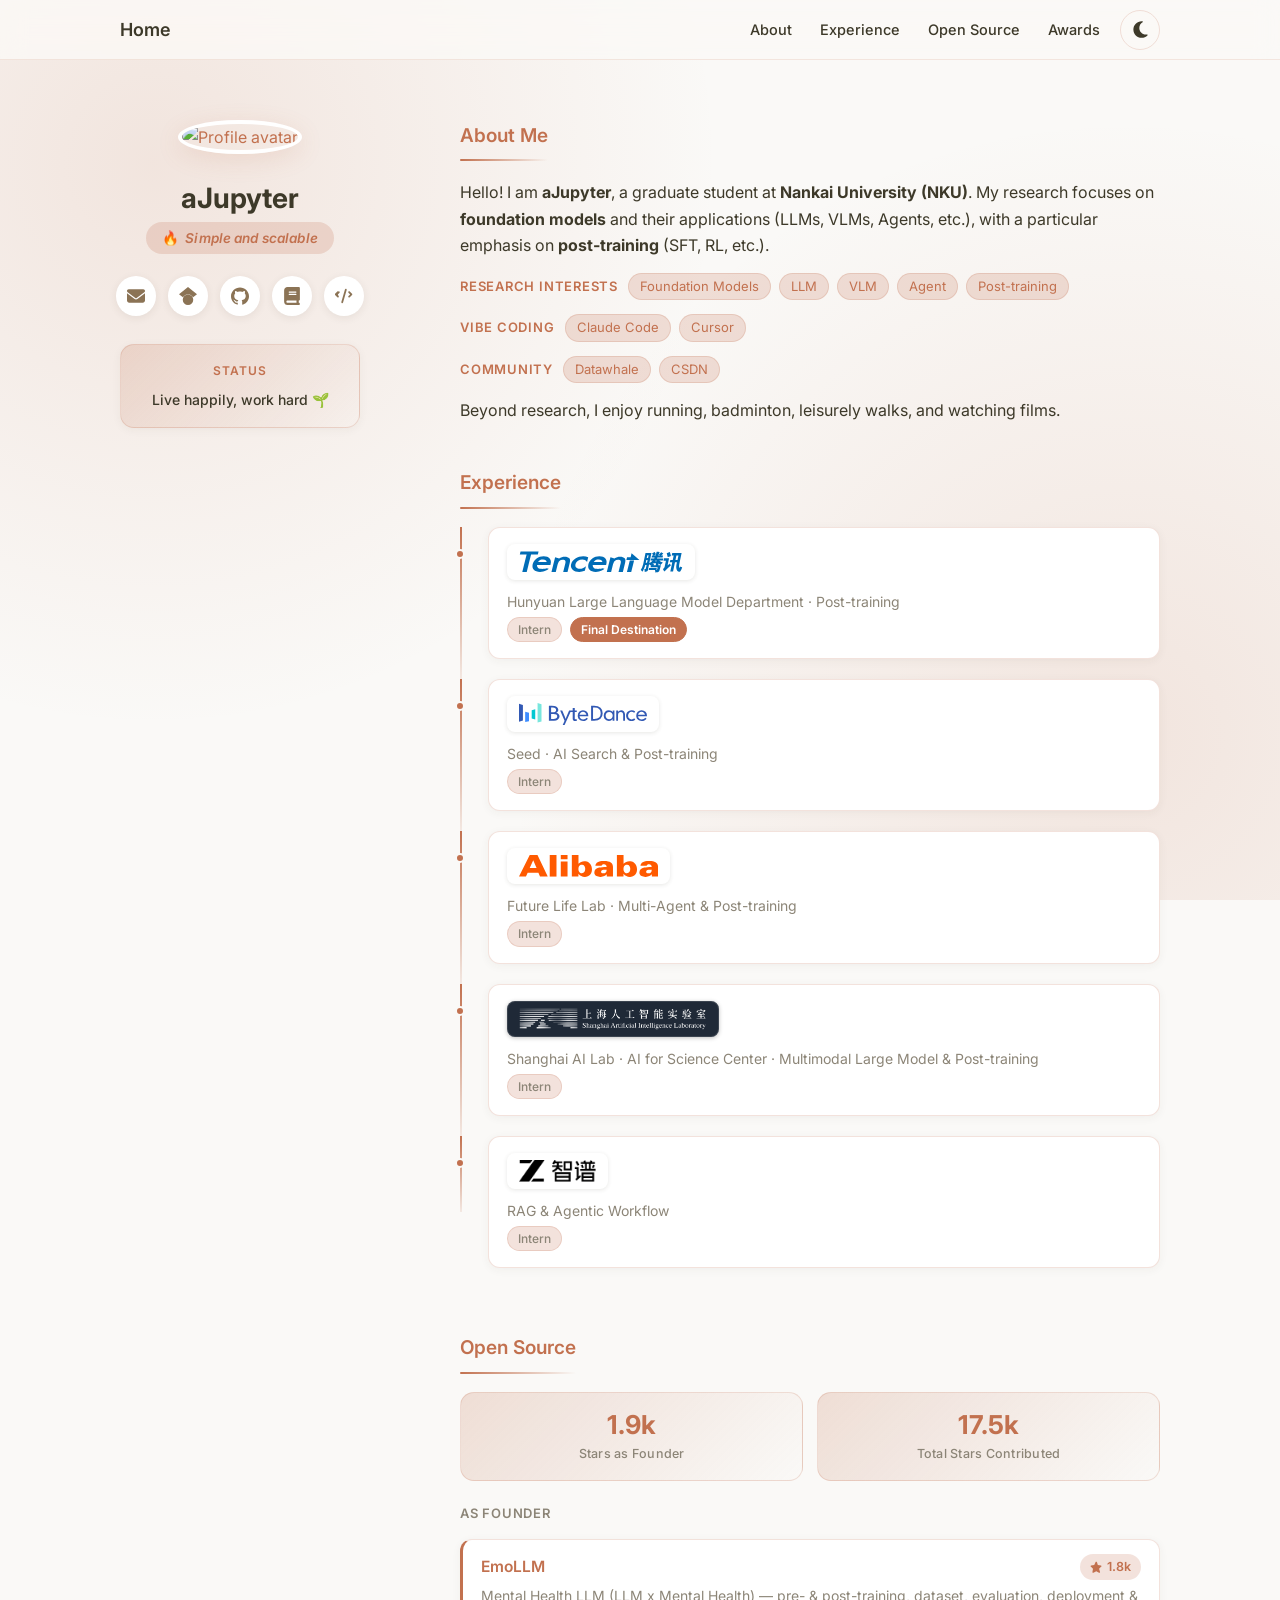
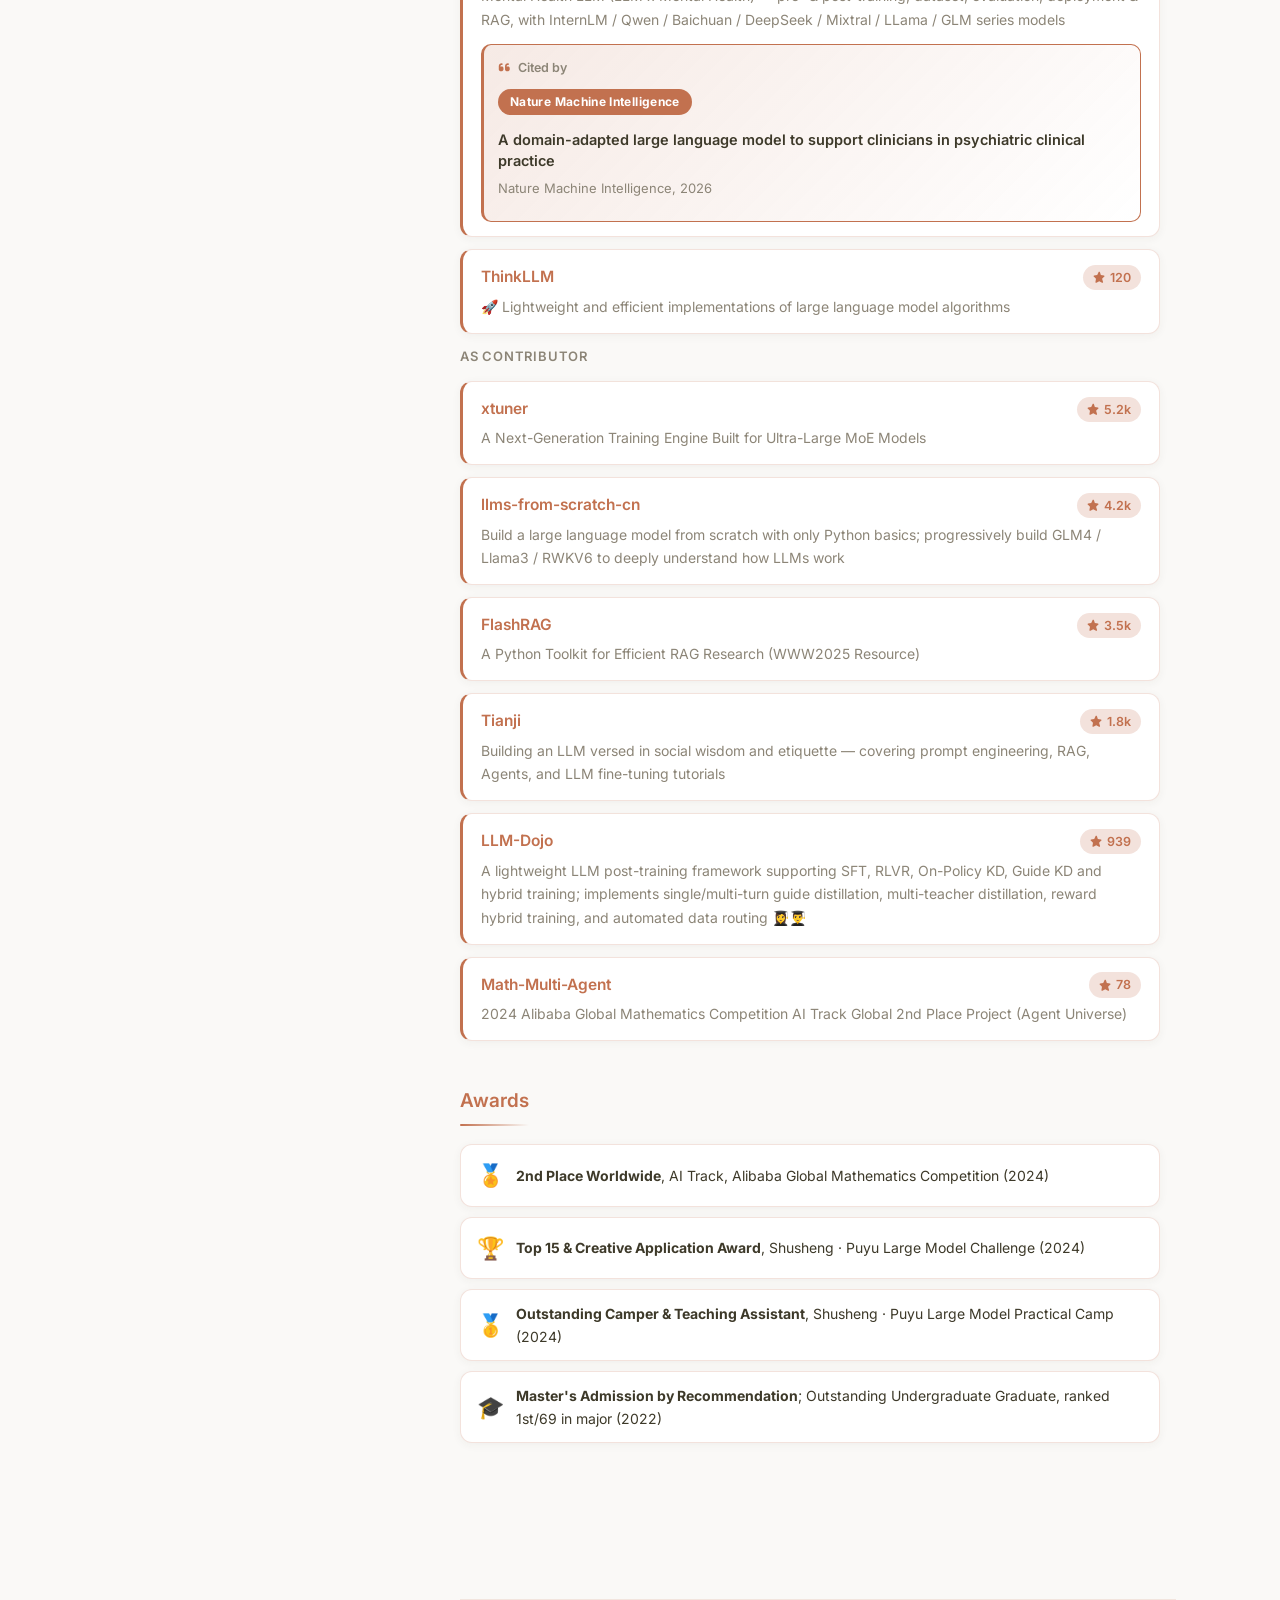
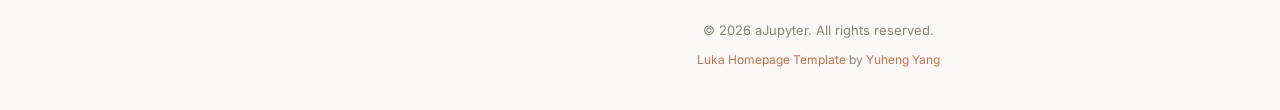
==== commit e8232e08: "Refine About section and Shanghai AI Lab entry - Add Community tags (Datawhale, CSDN) and drop the r" ====
--- a/index.html
+++ b/index.html
@@ -67,11 +67,7 @@
         <h2 class="section-title">About Me</h2>
         <div class="section-body">
           <p>
-            Hello! I am <strong>aJupyter</strong>, a graduate student at <strong>Nankai University (NKU)</strong>. My research focuses on <strong>foundation models</strong> and their applications (LLMs, VLMs, Agents, etc.), with a particular emphasis on <strong>post-training</strong> (SFT, RL, etc.). I am also a recognized AI content creator on CSDN.
-          </p>
-          <p class="org-line">
-            <img class="org-logo" src="assets/img/datawhale.png" alt="Datawhale">
-            <strong>Member of the <a href="https://github.com/datawhalechina">Datawhale</a> open-source community</strong>
+            Hello! I am <strong>aJupyter</strong>, a graduate student at <strong>Nankai University (NKU)</strong>. My research focuses on <strong>foundation models</strong> and their applications (LLMs, VLMs, Agents, etc.), with a particular emphasis on <strong>post-training</strong> (SFT, RL, etc.).
           </p>
           <p class="research-line">
             <span class="research-label">Research Interests</span>
@@ -90,6 +86,13 @@
               <span class="research-tag">Cursor</span>
             </span>
           </p>
+          <p class="research-line">
+            <span class="research-label">Community</span>
+            <span class="research-tags">
+              <a class="research-tag" href="https://github.com/datawhalechina" target="_blank" rel="noopener">Datawhale</a>
+              <a class="research-tag" href="https://blog.csdn.net/qq_49821869" target="_blank" rel="noopener">CSDN</a>
+            </span>
+          </p>
           <p>
             Beyond research, I enjoy running, badminton, leisurely walks, and watching films.
           </p>
@@ -140,7 +143,7 @@
             <div class="experience-item">
               <span class="company-logo-chip company-logo-chip--dark"><img src="assets/img/logo-shanghailab.png" alt="Shanghai AI Lab" class="company-logo"></span>
               <div class="experience-content">
-                <p class="exp-detail">Multimodal Large Model &amp; Post-training</p>
+                <p class="exp-detail">Shanghai AI Lab &middot; AI for Science Center &middot; Multimodal Large Model &amp; Post-training</p>
                 <div class="exp-meta">
                   <span class="exp-badge">Intern</span>
                 </div>
--- a/assets/css/theme-luka.css
+++ b/assets/css/theme-luka.css
@@ -416,19 +416,6 @@
   margin: 0 0 14px;
 }
 
-body.theme-luka .org-line {
-  display: flex;
-  align-items: center;
-  gap: 8px;
-}
-
-body.theme-luka .org-logo {
-  width: 22px;
-  height: 22px;
-  border-radius: 5px;
-  flex-shrink: 0;
-}
-
 body.theme-luka .research-line {
   display: flex;
   align-items: baseline;
@@ -459,6 +446,7 @@
   background: var(--luka-border);
   border: 1px solid var(--luka-border);
   border-radius: 999px;
+  text-decoration: none;
   transition: background-color 0.2s ease, color 0.2s ease, transform 0.2s ease;
 }
 
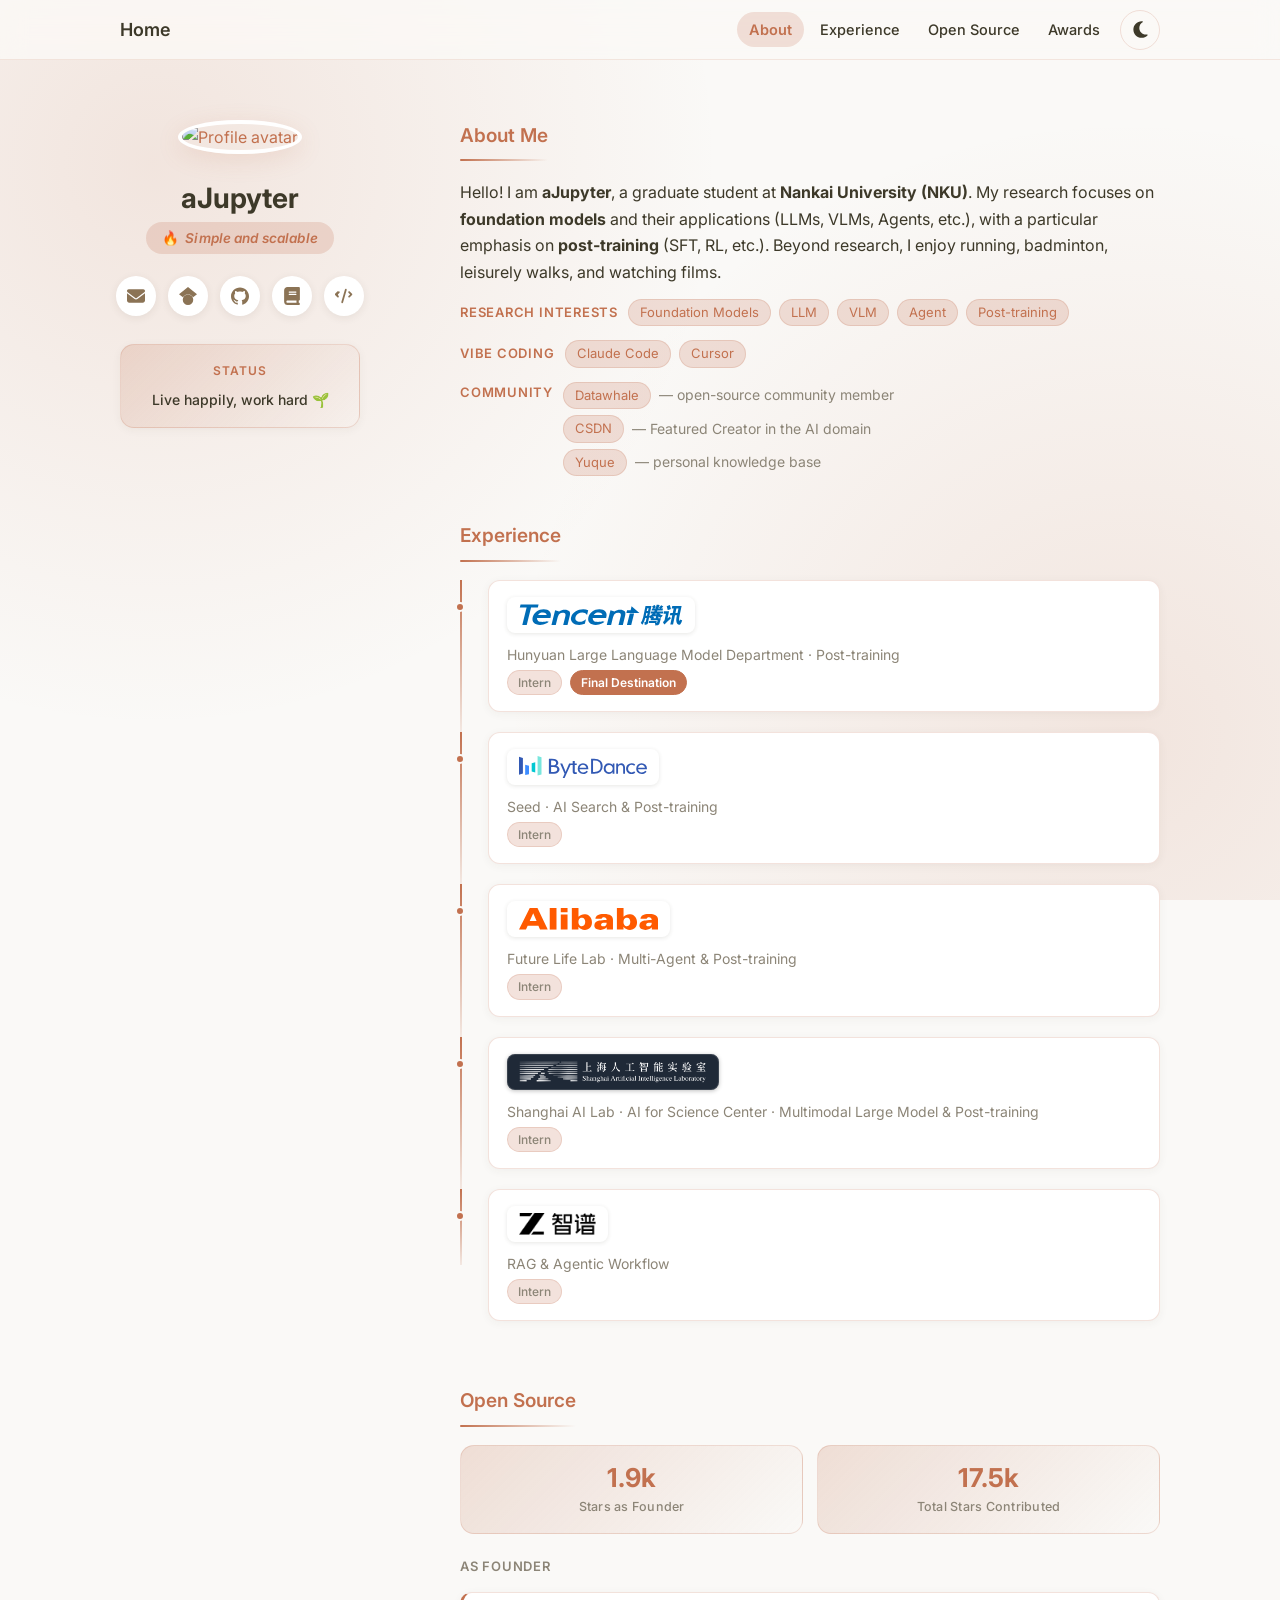
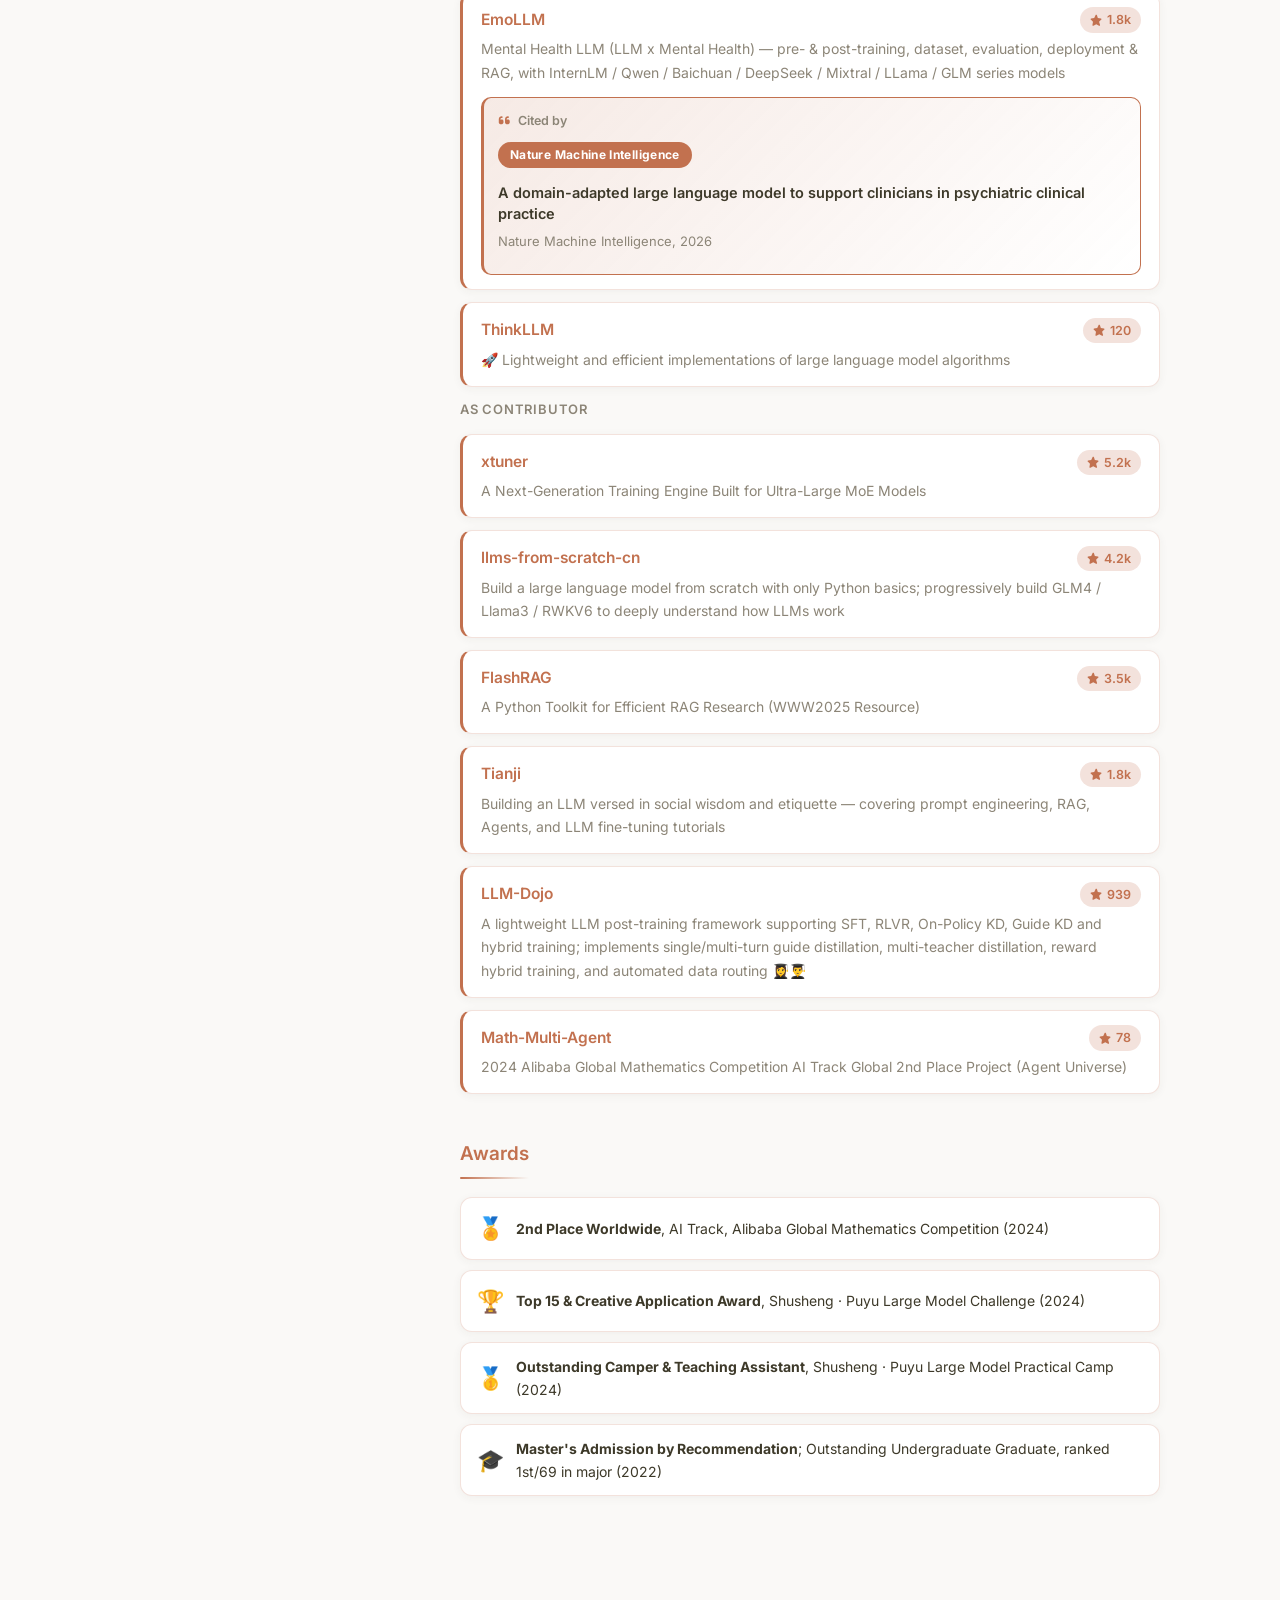
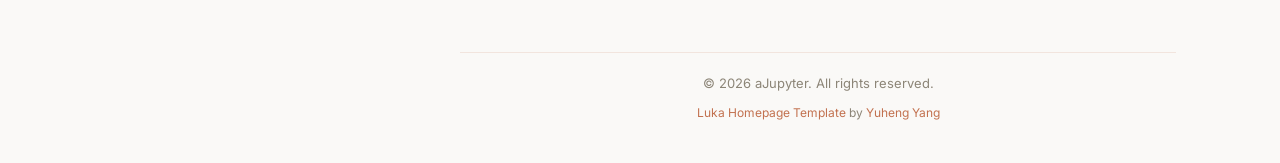
==== commit 04a7b1c4: "Add Community list and nav scroll-spy - Restyle Community as a stacked list of pill links (Datawhale" ====
--- a/index.html
+++ b/index.html
@@ -67,7 +67,7 @@
         <h2 class="section-title">About Me</h2>
         <div class="section-body">
           <p>
-            Hello! I am <strong>aJupyter</strong>, a graduate student at <strong>Nankai University (NKU)</strong>. My research focuses on <strong>foundation models</strong> and their applications (LLMs, VLMs, Agents, etc.), with a particular emphasis on <strong>post-training</strong> (SFT, RL, etc.).
+            Hello! I am <strong>aJupyter</strong>, a graduate student at <strong>Nankai University (NKU)</strong>. My research focuses on <strong>foundation models</strong> and their applications (LLMs, VLMs, Agents, etc.), with a particular emphasis on <strong>post-training</strong> (SFT, RL, etc.). Beyond research, I enjoy running, badminton, leisurely walks, and watching films.
           </p>
           <p class="research-line">
             <span class="research-label">Research Interests</span>
@@ -86,16 +86,14 @@
               <span class="research-tag">Cursor</span>
             </span>
           </p>
-          <p class="research-line">
+          <div class="research-line community-line">
             <span class="research-label">Community</span>
-            <span class="research-tags">
-              <a class="research-tag" href="https://github.com/datawhalechina" target="_blank" rel="noopener">Datawhale</a>
-              <a class="research-tag" href="https://blog.csdn.net/qq_49821869" target="_blank" rel="noopener">CSDN</a>
-            </span>
-          </p>
-          <p>
-            Beyond research, I enjoy running, badminton, leisurely walks, and watching films.
-          </p>
+            <ul class="community-list">
+              <li><a class="community-name" href="https://github.com/datawhalechina" target="_blank" rel="noopener">Datawhale</a> &mdash; open-source community member</li>
+              <li><a class="community-name" href="https://blog.csdn.net/qq_49821869" target="_blank" rel="noopener">CSDN</a> &mdash; Featured Creator in the AI domain</li>
+              <li><a class="community-name" href="https://www.yuque.com/ajupyter" target="_blank" rel="noopener">Yuque</a> &mdash; personal knowledge base</li>
+            </ul>
+          </div>
         </div>
       </div>
 
@@ -321,6 +319,45 @@
         document.querySelectorAll('.section').forEach(function(el) {
           el.classList.add('visible');
         });
+      }
+
+      // --- Nav scroll-spy (highlight the section in view) ---
+      var navMap = Array.prototype.slice
+        .call(document.querySelectorAll('.nav-links a[href^="#"]'))
+        .map(function(link) {
+          return { link: link, section: document.getElementById(link.getAttribute('href').slice(1)) };
+        })
+        .filter(function(m) { return m.section; });
+
+      if (navMap.length) {
+        var spyTicking = false;
+        var updateSpy = function() {
+          spyTicking = false;
+          var offset = 120;
+          var atBottom = window.innerHeight + window.scrollY >= document.documentElement.scrollHeight - 2;
+          var current = navMap[0];
+          if (atBottom) {
+            current = navMap[navMap.length - 1];
+          } else {
+            for (var i = 0; i < navMap.length; i++) {
+              if (navMap[i].section.getBoundingClientRect().top - offset <= 0) {
+                current = navMap[i];
+              }
+            }
+          }
+          navMap.forEach(function(m) {
+            m.link.classList.toggle('active', m === current);
+          });
+        };
+        var onSpyScroll = function() {
+          if (!spyTicking) {
+            spyTicking = true;
+            window.requestAnimationFrame(updateSpy);
+          }
+        };
+        window.addEventListener('scroll', onSpyScroll, { passive: true });
+        window.addEventListener('resize', onSpyScroll);
+        updateSpy();
       }
 
       // --- GitHub Stars (live, dynamically summed) ---
--- a/assets/css/theme-luka.css
+++ b/assets/css/theme-luka.css
@@ -152,6 +152,12 @@
   color: var(--luka-accent);
 }
 
+body.theme-luka .nav-links a.active {
+  background: var(--luka-border);
+  color: var(--luka-accent);
+  font-weight: 600;
+}
+
 body.theme-luka .theme-toggle {
   display: inline-flex;
   align-items: center;
@@ -451,6 +457,47 @@
 }
 
 body.theme-luka .research-tag:hover {
+  background: var(--luka-accent);
+  color: #fff;
+  transform: translateY(-1px);
+}
+
+body.theme-luka .community-line {
+  align-items: flex-start;
+}
+
+body.theme-luka .community-list {
+  list-style: none;
+  margin: 0;
+  padding: 0;
+  display: flex;
+  flex-direction: column;
+  gap: 6px;
+}
+
+body.theme-luka .community-list li {
+  display: flex;
+  align-items: center;
+  gap: 8px;
+  font-size: 14px;
+  line-height: 1.6;
+  color: var(--luka-secondary);
+}
+
+body.theme-luka .community-name {
+  display: inline-block;
+  padding: 3px 11px;
+  font-size: 13px;
+  line-height: 1.5;
+  color: var(--luka-accent);
+  background: var(--luka-border);
+  border: 1px solid var(--luka-border);
+  border-radius: 999px;
+  text-decoration: none;
+  transition: background-color 0.2s ease, color 0.2s ease, transform 0.2s ease;
+}
+
+body.theme-luka .community-name:hover {
   background: var(--luka-accent);
   color: #fff;
   transform: translateY(-1px);
